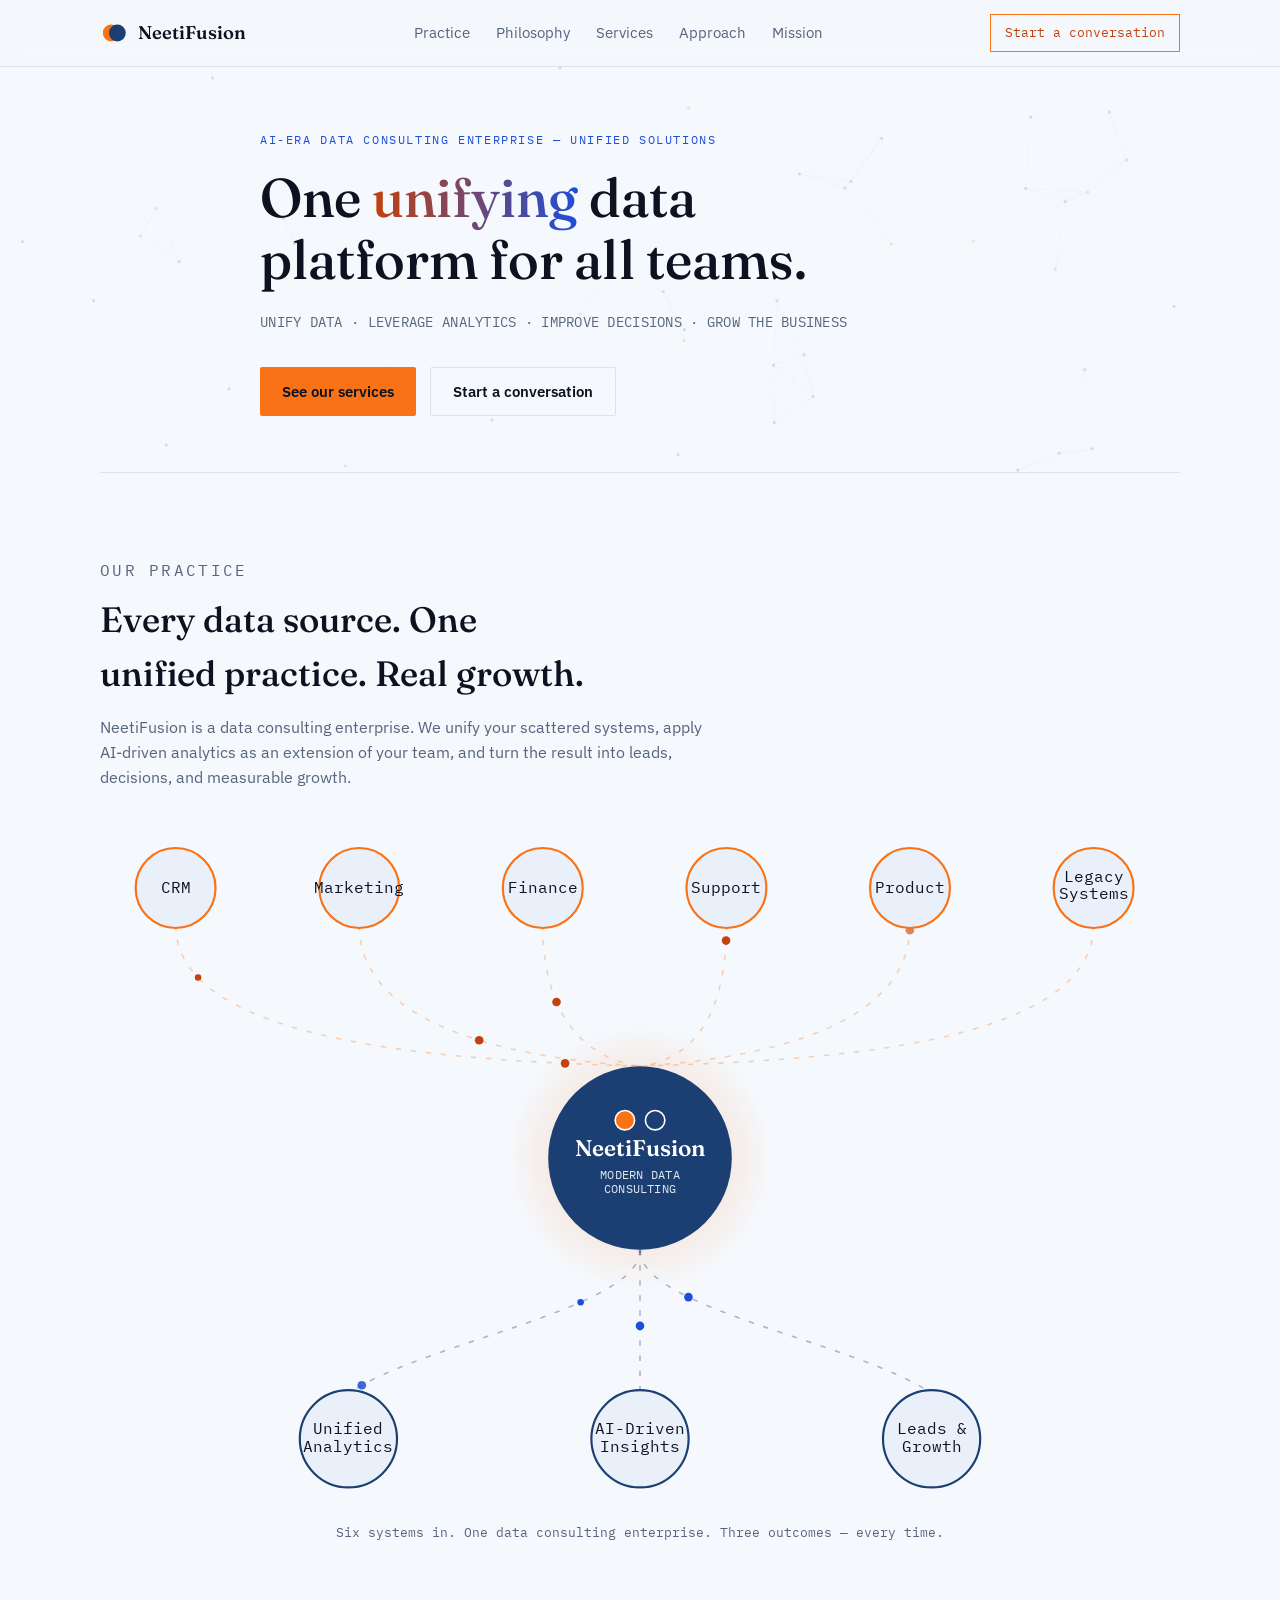
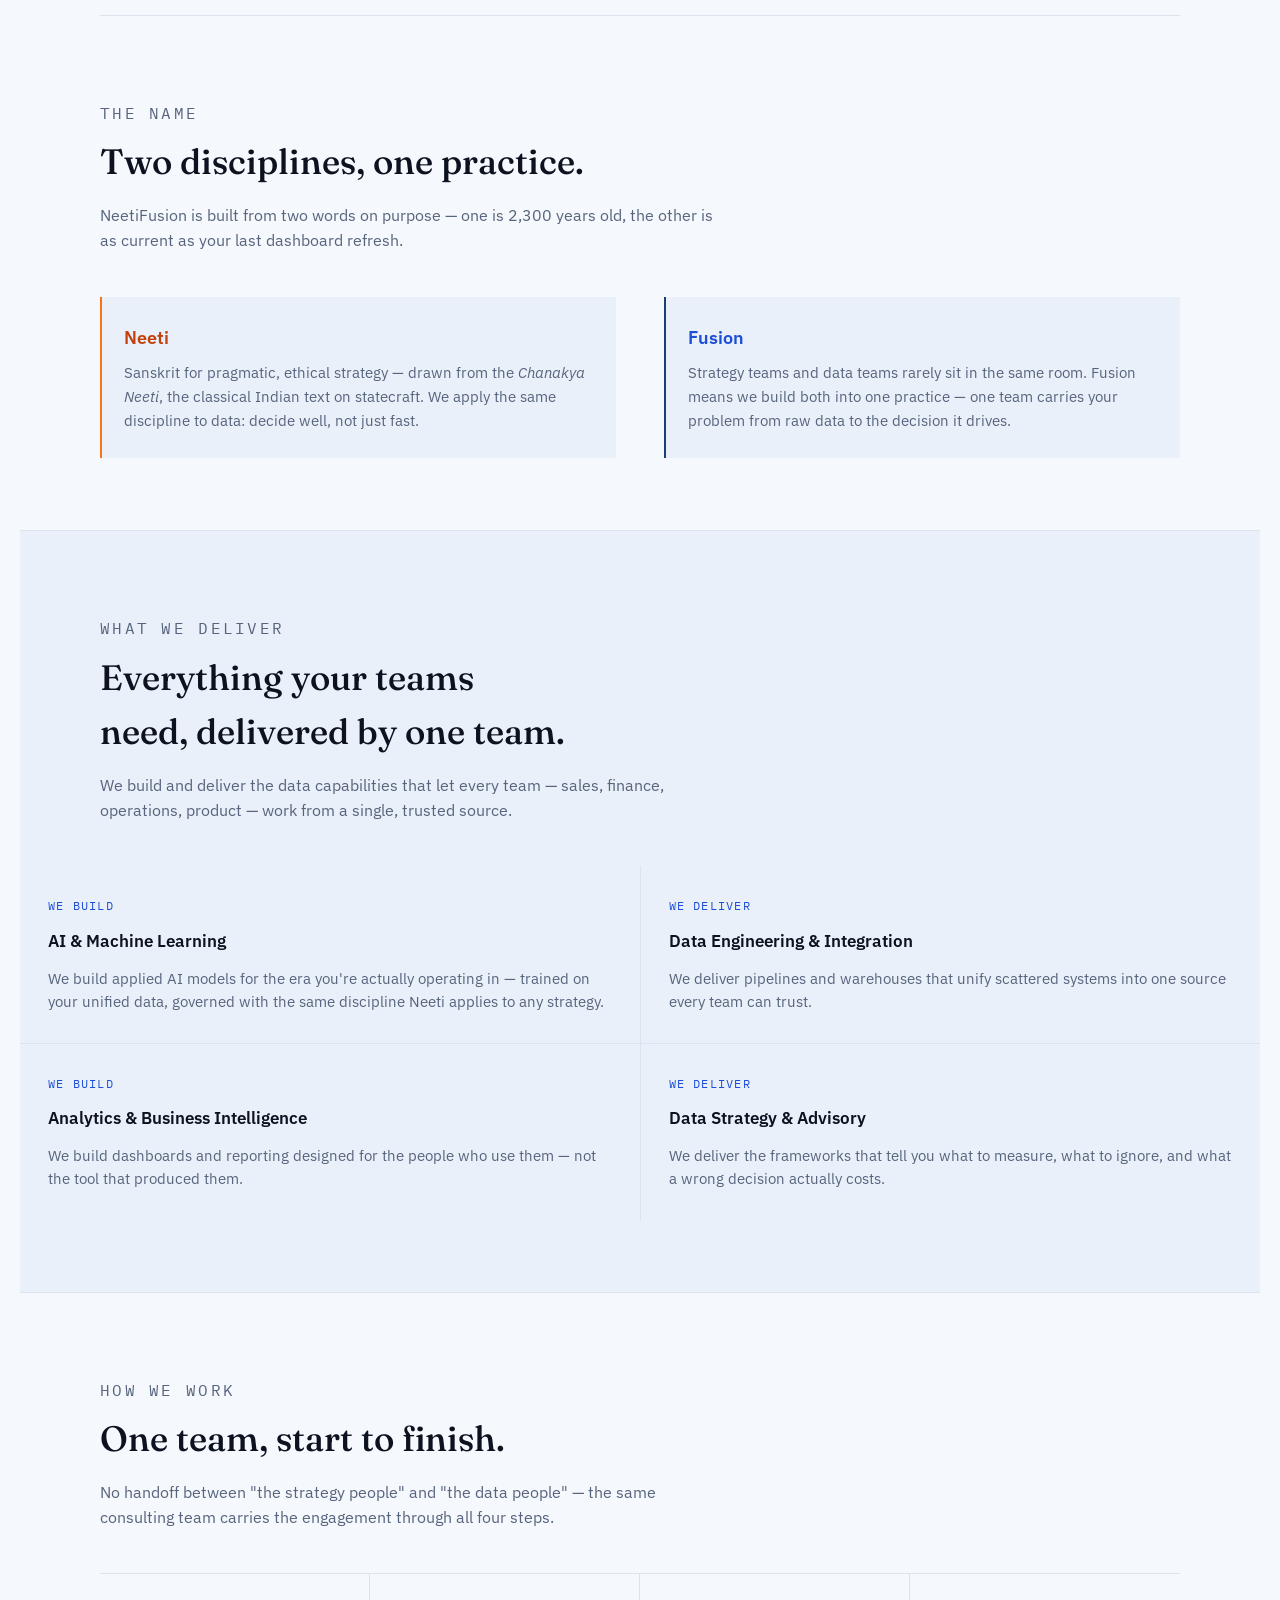
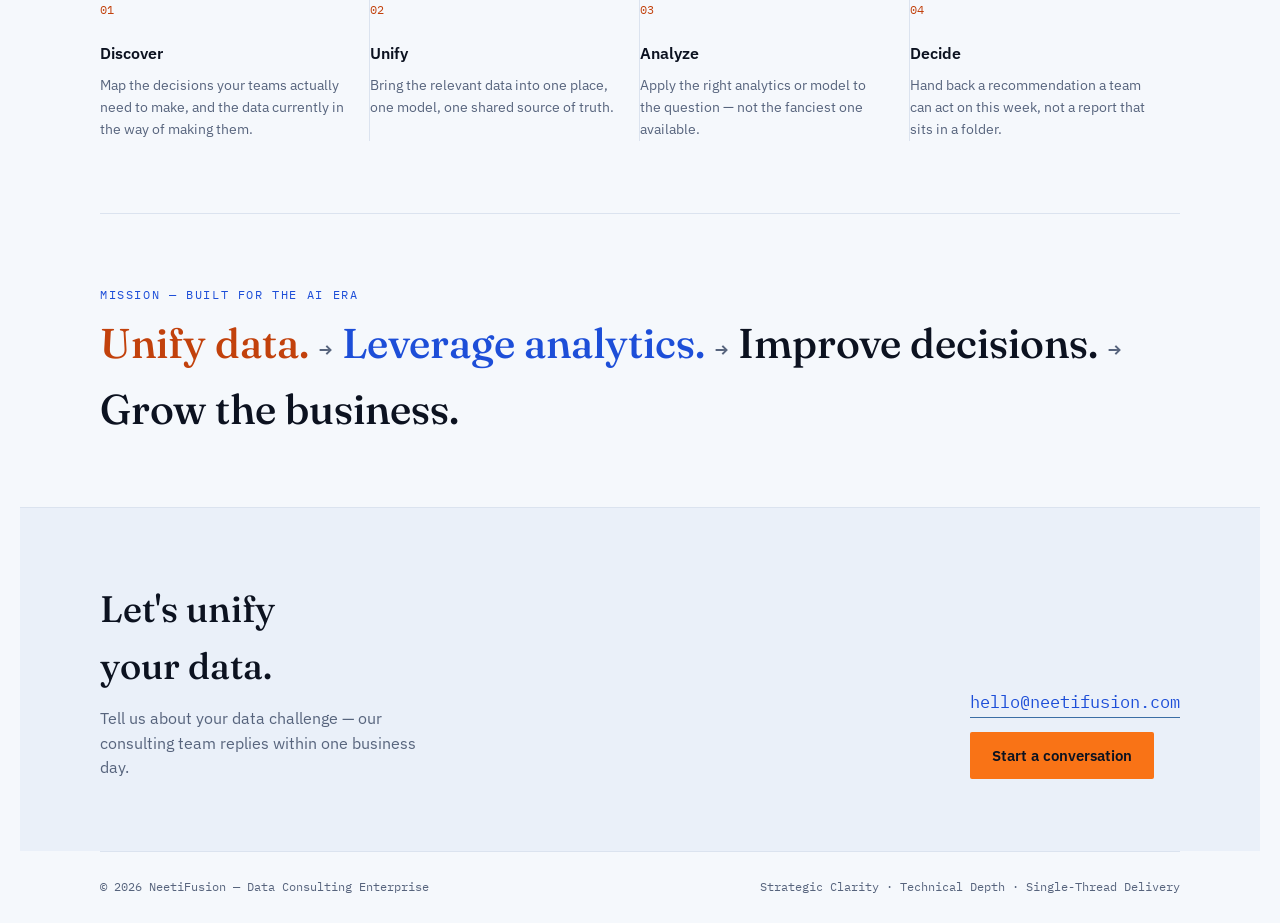
==== docs/index.html @ d6e8037c "Add NeetiFusion marketing site as static GitHub Pages site in docs/ Adds a standalone, dependency-fr" ====
<!doctype html>
<html lang="en">
<head>
<meta charset="utf-8">
<meta name="viewport" content="width=device-width, initial-scale=1, viewport-fit=cover">
<title>NeetiFusion — AI-Era Data Consulting Enterprise</title>
<meta name="description" content="NeetiFusion unifies data and leverages AI-driven analytics to help every business team make better decisions and grow.">
<link rel="preconnect" href="https://fonts.googleapis.com">
<link rel="preconnect" href="https://fonts.gstatic.com" crossorigin>
<link href="https://fonts.googleapis.com/css2?family=Fraunces:opsz,wght@9..144,400;9..144,500;9..144,600&family=IBM+Plex+Sans:wght@400;500;600;700&family=IBM+Plex+Mono:wght@400;500&display=swap" rel="stylesheet">
<style>
  *{box-sizing:border-box;}
  html,body{margin:0;}
  :root{
    --bg:#f5f8fc;
    --ink-900:#0c1220;
    --ink-800:#eaf0f9;
    --ink-700:#e2e9f4;
    --line:#dbe3ef;
    --gold-300:#c2410c;
    --gold-500:#f97316;
    --gold-600:#9a3412;
    --teal-300:#1d4ed8;
    --teal-400:#1b3f73;
    --teal-600:#3b6ea5;
    --text:#0c1220;
    --muted:#57647d;
    --paper:#fff8f0;
    --font-display:'Fraunces', Georgia, 'Times New Roman', serif;
    --font-body:'IBM Plex Sans', -apple-system, Segoe UI, sans-serif;
    --font-mono:'IBM Plex Mono', SFMono-Regular, Consolas, monospace;
  }

  body{
    background:var(--bg);
    color:var(--text);
    font-family:var(--font-body);
    line-height:1.55;
    padding-left:max(20px, env(safe-area-inset-left,0px));
    padding-right:max(20px, env(safe-area-inset-right,0px));
  }
  h1,h2,h3{font-family:var(--font-display); text-wrap:balance; margin:0;}
  p{margin:0;}
  a{color:inherit;}
  img,svg{max-width:100%;}
  .wrap{max-width:1080px; margin:0 auto;}
  .eyebrow{
    font-family:var(--font-mono);
    font-size:0.72rem;
    letter-spacing:0.14em;
    text-transform:uppercase;
    color:var(--teal-300);
  }

  /* ---------- header ---------- */
  header{
    position:sticky;
    top:env(safe-area-inset-top,0px);
    z-index:50;
    background:rgba(245,248,252,0.82);
    backdrop-filter:blur(10px);
    border-bottom:1px solid var(--line);
    margin-left:calc(-1 * max(20px, env(safe-area-inset-left,0px)));
    margin-right:calc(-1 * max(20px, env(safe-area-inset-right,0px)));
    padding-left:max(20px, env(safe-area-inset-left,0px));
    padding-right:max(20px, env(safe-area-inset-right,0px));
  }
  .nav{
    max-width:1080px; margin:0 auto;
    display:flex; align-items:center; justify-content:space-between;
    padding-block:14px;
    gap:16px;
  }
  .brand{display:flex; align-items:center; gap:10px; font-family:var(--font-display); font-size:1.15rem; font-weight:600; white-space:nowrap;}
  .brand svg{width:28px; height:28px; flex:none;}
  .navlinks{display:flex; gap:26px; font-size:0.92rem; color:var(--muted);}
  .navlinks a{text-decoration:none; transition:color .2s;}
  .navlinks a:hover{color:var(--teal-300);}
  .navcta{
    font-family:var(--font-mono); font-size:0.8rem;
    border:1px solid var(--gold-500); color:var(--gold-300);
    padding:8px 14px; text-decoration:none; white-space:nowrap;
    transition:background .2s, color .2s;
  }
  .navcta:hover{background:var(--gold-500); color:var(--ink-900);}
  @media (max-width:720px){ .navlinks{display:none;} }

  /* ---------- hero ---------- */
  .hero{
    position:relative;
    padding-block:64px 56px;
    overflow:hidden;
  }
  #network{
    position:absolute; inset:0;
    width:100%; height:100%;
    opacity:0.4;
    pointer-events:none;
  }
  .hero-inner{position:relative; z-index:2; max-width:760px;}
  .hero h1{
    font-size:clamp(2.1rem, 5vw, 3.4rem);
    font-weight:500;
    line-height:1.15;
    margin-block:18px 20px;
    max-width:20ch;
  }
  .hero h1 em{
    font-style:normal;
    background:linear-gradient(90deg, var(--gold-300), var(--teal-300));
    -webkit-background-clip:text; background-clip:text; color:transparent;
  }
  .hero .mission{
    margin-top:18px;
    font-family:var(--font-mono);
    font-size:0.85rem;
    color:var(--muted);
    letter-spacing:0.02em;
  }
  .hero-ctas{display:flex; gap:14px; margin-top:34px; flex-wrap:wrap;}
  .btn{
    display:inline-flex; align-items:center; gap:8px;
    padding:12px 22px;
    font-family:var(--font-body); font-weight:600; font-size:0.95rem;
    text-decoration:none;
    border-radius:2px;
  }
  .btn-primary{background:var(--gold-500); color:var(--ink-900);}
  .btn-primary:hover{background:var(--gold-300); color:#ffffff;}
  .btn-ghost{border:1px solid var(--line); color:var(--text);}
  .btn-ghost:hover{border-color:var(--gold-500); color:var(--gold-300);}

  section{padding-block:72px;}
  .section-head{max-width:620px; margin-bottom:44px;}
  .section-head h2{font-size:clamp(1.6rem,3vw,2.2rem); font-weight:500; margin-top:10px;}
  .section-head p{color:var(--muted); margin-top:12px; font-size:1.02rem;}

  /* ---------- philosophy ---------- */
  #philosophy{border-top:1px solid var(--line);}
  .philosophy-grid{
    display:grid; grid-template-columns:1fr 1fr; gap:48px; align-items:start;
  }
  .philo-card{
    padding:26px 24px 26px 22px;
    border-left:2px solid var(--gold-500);
    background:var(--ink-800);
  }
  .philo-card:nth-child(2){border-left-color:var(--teal-400);}
  .philo-card h3{font-size:1.15rem; font-weight:600; margin-bottom:10px; color:var(--gold-300); font-family:var(--font-body);}
  .philo-card:nth-child(2) h3{color:var(--teal-300);}
  .philo-card p{color:var(--muted); font-size:0.96rem;}
  @media (max-width:760px){ .philosophy-grid{grid-template-columns:1fr;} }

  /* ---------- services ---------- */
  #services{background:var(--ink-800); border-top:1px solid var(--line); border-bottom:1px solid var(--line);}
  .services-grid{display:grid; grid-template-columns:repeat(2,1fr); gap:1px; background:var(--line);}
  .service{
    background:var(--ink-800);
    padding:30px 28px;
    display:flex; flex-direction:column; gap:12px;
  }
  .service .num{font-family:var(--font-mono); font-size:0.78rem; color:var(--teal-300); text-transform:uppercase; letter-spacing:0.1em;}
  .service h3{font-size:1.08rem; font-weight:600; font-family:var(--font-body);}
  .service p{color:var(--muted); font-size:0.93rem;}
  @media (max-width:760px){ .services-grid{grid-template-columns:1fr;} }

  /* ---------- approach ---------- */
  .approach-row{
    display:grid; grid-template-columns:repeat(4,1fr); gap:0;
    counter-reset:step;
    border-top:1px solid var(--line);
  }
  .step{
    padding:26px 20px 0 0;
    border-right:1px solid var(--line);
    position:relative;
  }
  .step:last-child{border-right:none;}
  .step::before{
    counter-increment:step;
    content:"0" counter(step);
    display:block;
    font-family:var(--font-mono);
    font-size:0.78rem;
    color:var(--gold-300);
    margin-bottom:10px;
  }
  .step h4{font-family:var(--font-body); font-size:1rem; font-weight:600; margin-bottom:8px;}
  .step p{color:var(--muted); font-size:0.9rem;}
  @media (max-width:760px){
    .approach-row{grid-template-columns:1fr;}
    .step{border-right:none; border-bottom:1px solid var(--line); padding-bottom:22px;}
  }

  /* ---------- mission ---------- */
  #mission{
    border-top:1px solid var(--line);
    text-align:left;
  }
  .mission-flow{
    display:flex; flex-wrap:wrap; align-items:baseline; gap:14px 10px;
    font-family:var(--font-display);
    font-size:clamp(1.5rem, 4vw, 2.6rem);
    font-weight:500;
    line-height:1.25;
  }
  .mission-flow .beat{white-space:nowrap;}
  .mission-flow .beat:nth-child(1){color:var(--gold-300);}
  .mission-flow .beat:nth-child(2){color:var(--gold-300);}
  .mission-flow .beat:nth-child(3){color:var(--teal-300);}
  .mission-flow .beat:nth-child(4){color:var(--teal-300);}
  .mission-flow .arrow{color:var(--muted); font-family:var(--font-mono); font-size:1.4rem;}

  /* ---------- contact ---------- */
  #contact{
    border-top:1px solid var(--line);
    background:var(--ink-800);
  }
  .contact-inner{display:flex; justify-content:space-between; align-items:flex-end; gap:24px; flex-wrap:wrap;}
  .contact-copy{display:flex; flex-direction:column; gap:12px; max-width:32ch;}
  .contact-inner h2{font-size:clamp(1.6rem,3.4vw,2.3rem); font-weight:500; max-width:14ch;}
  .contact-sub{color:var(--muted); font-size:0.98rem;}
  .contact-cta{display:flex; flex-direction:column; gap:14px; align-items:flex-start;}
  .contact-email{
    font-family:var(--font-mono); font-size:1.05rem;
    color:var(--teal-300); text-decoration:none;
    border-bottom:1px solid var(--teal-600);
    padding-bottom:2px;
  }
  .contact-email:hover{color:var(--teal-400);}

  footer{
    padding-block:26px calc(26px + env(safe-area-inset-bottom,0px));
    display:flex; justify-content:space-between; gap:12px; flex-wrap:wrap;
    font-family:var(--font-mono); font-size:0.75rem; color:var(--muted);
    border-top:1px solid var(--line);
  }

  /* ---------- data-flow story ---------- */
  #story{border-top:1px solid var(--line);}
  .flow-diagram{margin-top:28px;}
  .flow-diagram svg{width:100%; height:auto; display:block; overflow:visible;}
  .flow-in path{fill:none; stroke:var(--gold-500); stroke-opacity:0.3; stroke-width:1.5; stroke-dasharray:5 9;}
  .flow-out path{fill:none; stroke:var(--teal-400); stroke-opacity:0.35; stroke-width:1.5; stroke-dasharray:5 9;}
  .dot-in{fill:var(--gold-300);}
  .dot-out{fill:var(--teal-300);}
  .node-source{fill:var(--ink-800); stroke:var(--gold-500); stroke-width:2;}
  .node-outcome{fill:var(--ink-800); stroke:var(--teal-400); stroke-width:2;}
  .flow-label{font-family:var(--font-mono); font-size:15px; fill:var(--text);}
  @media (prefers-reduced-motion:no-preference){
    .flow-in path, .flow-out path{animation:dashFlow 1.1s linear infinite;}
    .node-source{animation:pulseSource 3s ease-in-out infinite;}
    .node-outcome{animation:pulseOutcome 3.4s ease-in-out infinite;}
  }
  @keyframes dashFlow{to{stroke-dashoffset:-28;}}
  @keyframes pulseSource{0%,100%{r:37;}50%{r:40;}}
  @keyframes pulseOutcome{0%,100%{r:45;}50%{r:48;}}
  .hub-core{fill:var(--teal-400);}
  .hub-title{font-family:var(--font-display); font-size:21px; font-weight:600; fill:#ffffff;}
  .hub-sub{font-family:var(--font-mono); font-size:11px; letter-spacing:0.02em; fill:#ffffff; opacity:0.88;}
  .flow-caption{margin-top:20px; font-family:var(--font-mono); font-size:0.8rem; color:var(--muted); text-align:center;}
</style>
</head>
<body>

<header>
  <nav class="nav">
    <div class="brand">
      <svg viewBox="0 0 100 100">
        <circle cx="40" cy="50" r="30" fill="#f97316"/>
        <circle cx="62" cy="50" r="30" fill="#1b3f73"/>
      </svg>
      NeetiFusion
    </div>
    <div class="navlinks">
      <a href="#story">Practice</a>
      <a href="#philosophy">Philosophy</a>
      <a href="#services">Services</a>
      <a href="#approach">Approach</a>
      <a href="#mission">Mission</a>
    </div>
    <a class="navcta" href="#contact">Start a conversation</a>
  </nav>
</header>

<div class="hero">
  <canvas id="network"></canvas>
  <div class="wrap hero-inner">
    <p class="eyebrow">AI-Era Data Consulting Enterprise — Unified Solutions</p>
    <h1 class="tagline">One <em>unifying</em> data platform for all teams.</h1>
    <p class="mission">UNIFY DATA · LEVERAGE ANALYTICS · IMPROVE DECISIONS · GROW THE BUSINESS</p>
    <div class="hero-ctas">
      <a class="btn btn-primary" href="#services">See our services</a>
      <a class="btn btn-ghost" href="#contact">Start a conversation</a>
    </div>
  </div>
</div>

<section id="story" class="wrap">
  <div class="section-head">
    <p class="eyebrow">Our Practice</p>
    <h2>Every data source. One unified practice. Real growth.</h2>
    <p>NeetiFusion is a data consulting enterprise. We unify your scattered systems, apply AI-driven analytics as an extension of your team, and turn the result into leads, decisions, and measurable growth.</p>
  </div>
  <div class="flow-diagram">
    <svg id="flowSvg" viewBox="0 0 1000 620" role="img" aria-label="Diagram: data from CRM, marketing, finance, support, product and legacy systems flows into NeetiFusion's consulting practice, which produces unified analytics, AI-driven insights, and business growth.">
      <defs>
        <radialGradient id="hubGlow">
          <stop offset="0" stop-color="#f97316" stop-opacity="0.3"/>
          <stop offset="1" stop-color="#f97316" stop-opacity="0"/>
        </radialGradient>
      </defs>

      <g class="flow-in">
        <path id="p1" d="M70,84 C70,200 350,210 500,215"/>
        <path id="p2" d="M240,84 C240,190 420,210 500,215"/>
        <path id="p3" d="M410,84 C410,180 460,210 500,215"/>
        <path id="p4" d="M580,84 C580,180 540,210 500,215"/>
        <path id="p5" d="M750,84 C750,190 580,210 500,215"/>
        <path id="p6" d="M920,84 C920,200 650,210 500,215"/>
      </g>
      <g class="flow-out">
        <path id="q1" d="M500,385 C500,440 300,470 230,518"/>
        <path id="q2" d="M500,385 C500,440 500,470 500,518"/>
        <path id="q3" d="M500,385 C500,440 700,470 770,518"/>
      </g>

      <circle r="4" class="dot-in" opacity="0">
        <animateMotion dur="3.4s" begin="0s" repeatCount="indefinite" calcMode="spline" keyTimes="0;1" keySplines="0.42 0 0.58 1"><mpath href="#p1"/></animateMotion>
        <animate attributeName="opacity" values="0;1;1;0" keyTimes="0;0.15;0.85;1" dur="3.4s" begin="0s" repeatCount="indefinite"/>
      </circle>
      <circle r="4" class="dot-in" opacity="0">
        <animateMotion dur="3.7s" begin="0.6s" repeatCount="indefinite" calcMode="spline" keyTimes="0;1" keySplines="0.42 0 0.58 1"><mpath href="#p2"/></animateMotion>
        <animate attributeName="opacity" values="0;1;1;0" keyTimes="0;0.15;0.85;1" dur="3.7s" begin="0.6s" repeatCount="indefinite"/>
      </circle>
      <circle r="4" class="dot-in" opacity="0">
        <animateMotion dur="3.1s" begin="1.1s" repeatCount="indefinite" calcMode="spline" keyTimes="0;1" keySplines="0.42 0 0.58 1"><mpath href="#p3"/></animateMotion>
        <animate attributeName="opacity" values="0;1;1;0" keyTimes="0;0.15;0.85;1" dur="3.1s" begin="1.1s" repeatCount="indefinite"/>
      </circle>
      <circle r="4" class="dot-in" opacity="0">
        <animateMotion dur="3.9s" begin="1.7s" repeatCount="indefinite" calcMode="spline" keyTimes="0;1" keySplines="0.42 0 0.58 1"><mpath href="#p4"/></animateMotion>
        <animate attributeName="opacity" values="0;1;1;0" keyTimes="0;0.15;0.85;1" dur="3.9s" begin="1.7s" repeatCount="indefinite"/>
      </circle>
      <circle r="4" class="dot-in" opacity="0">
        <animateMotion dur="3.3s" begin="2.2s" repeatCount="indefinite" calcMode="spline" keyTimes="0;1" keySplines="0.42 0 0.58 1"><mpath href="#p5"/></animateMotion>
        <animate attributeName="opacity" values="0;1;1;0" keyTimes="0;0.15;0.85;1" dur="3.3s" begin="2.2s" repeatCount="indefinite"/>
      </circle>
      <circle r="4" class="dot-in" opacity="0">
        <animateMotion dur="3.6s" begin="2.8s" repeatCount="indefinite" calcMode="spline" keyTimes="0;1" keySplines="0.42 0 0.58 1"><mpath href="#p6"/></animateMotion>
        <animate attributeName="opacity" values="0;1;1;0" keyTimes="0;0.15;0.85;1" dur="3.6s" begin="2.8s" repeatCount="indefinite"/>
      </circle>

      <circle r="4" class="dot-out" opacity="0">
        <animateMotion dur="2.6s" begin="0.3s" repeatCount="indefinite" calcMode="spline" keyTimes="0;1" keySplines="0.42 0 0.58 1"><mpath href="#q1"/></animateMotion>
        <animate attributeName="opacity" values="0;1;1;0" keyTimes="0;0.18;0.82;1" dur="2.6s" begin="0.3s" repeatCount="indefinite"/>
      </circle>
      <circle r="4" class="dot-out" opacity="0">
        <animateMotion dur="2.9s" begin="1.0s" repeatCount="indefinite" calcMode="spline" keyTimes="0;1" keySplines="0.42 0 0.58 1"><mpath href="#q2"/></animateMotion>
        <animate attributeName="opacity" values="0;1;1;0" keyTimes="0;0.18;0.82;1" dur="2.9s" begin="1.0s" repeatCount="indefinite"/>
      </circle>
      <circle r="4" class="dot-out" opacity="0">
        <animateMotion dur="2.5s" begin="1.7s" repeatCount="indefinite" calcMode="spline" keyTimes="0;1" keySplines="0.42 0 0.58 1"><mpath href="#q3"/></animateMotion>
        <animate attributeName="opacity" values="0;1;1;0" keyTimes="0;0.18;0.82;1" dur="2.5s" begin="1.7s" repeatCount="indefinite"/>
      </circle>

      <circle r="3" class="dot-in" opacity="0">
        <animateMotion dur="3.4s" begin="1.7s" repeatCount="indefinite" calcMode="spline" keyTimes="0;1" keySplines="0.42 0 0.58 1"><mpath href="#p1"/></animateMotion>
        <animate attributeName="opacity" values="0;1;1;0" keyTimes="0;0.15;0.85;1" dur="3.4s" begin="1.7s" repeatCount="indefinite"/>
      </circle>
      <circle r="3" class="dot-in" opacity="0">
        <animateMotion dur="3.7s" begin="2.45s" repeatCount="indefinite" calcMode="spline" keyTimes="0;1" keySplines="0.42 0 0.58 1"><mpath href="#p2"/></animateMotion>
        <animate attributeName="opacity" values="0;1;1;0" keyTimes="0;0.15;0.85;1" dur="3.7s" begin="2.45s" repeatCount="indefinite"/>
      </circle>
      <circle r="3" class="dot-in" opacity="0">
        <animateMotion dur="3.1s" begin="2.65s" repeatCount="indefinite" calcMode="spline" keyTimes="0;1" keySplines="0.42 0 0.58 1"><mpath href="#p3"/></animateMotion>
        <animate attributeName="opacity" values="0;1;1;0" keyTimes="0;0.15;0.85;1" dur="3.1s" begin="2.65s" repeatCount="indefinite"/>
      </circle>
      <circle r="3" class="dot-in" opacity="0">
        <animateMotion dur="3.9s" begin="3.65s" repeatCount="indefinite" calcMode="spline" keyTimes="0;1" keySplines="0.42 0 0.58 1"><mpath href="#p4"/></animateMotion>
        <animate attributeName="opacity" values="0;1;1;0" keyTimes="0;0.15;0.85;1" dur="3.9s" begin="3.65s" repeatCount="indefinite"/>
      </circle>
      <circle r="3" class="dot-in" opacity="0">
        <animateMotion dur="3.3s" begin="3.85s" repeatCount="indefinite" calcMode="spline" keyTimes="0;1" keySplines="0.42 0 0.58 1"><mpath href="#p5"/></animateMotion>
        <animate attributeName="opacity" values="0;1;1;0" keyTimes="0;0.15;0.85;1" dur="3.3s" begin="3.85s" repeatCount="indefinite"/>
      </circle>
      <circle r="3" class="dot-in" opacity="0">
        <animateMotion dur="3.6s" begin="4.6s" repeatCount="indefinite" calcMode="spline" keyTimes="0;1" keySplines="0.42 0 0.58 1"><mpath href="#p6"/></animateMotion>
        <animate attributeName="opacity" values="0;1;1;0" keyTimes="0;0.15;0.85;1" dur="3.6s" begin="4.6s" repeatCount="indefinite"/>
      </circle>

      <circle r="3" class="dot-out" opacity="0">
        <animateMotion dur="2.6s" begin="1.6s" repeatCount="indefinite" calcMode="spline" keyTimes="0;1" keySplines="0.42 0 0.58 1"><mpath href="#q1"/></animateMotion>
        <animate attributeName="opacity" values="0;1;1;0" keyTimes="0;0.18;0.82;1" dur="2.6s" begin="1.6s" repeatCount="indefinite"/>
      </circle>
      <circle r="3" class="dot-out" opacity="0">
        <animateMotion dur="2.9s" begin="2.45s" repeatCount="indefinite" calcMode="spline" keyTimes="0;1" keySplines="0.42 0 0.58 1"><mpath href="#q2"/></animateMotion>
        <animate attributeName="opacity" values="0;1;1;0" keyTimes="0;0.18;0.82;1" dur="2.9s" begin="2.45s" repeatCount="indefinite"/>
      </circle>
      <circle r="3" class="dot-out" opacity="0">
        <animateMotion dur="2.5s" begin="2.95s" repeatCount="indefinite" calcMode="spline" keyTimes="0;1" keySplines="0.42 0 0.58 1"><mpath href="#q3"/></animateMotion>
        <animate attributeName="opacity" values="0;1;1;0" keyTimes="0;0.18;0.82;1" dur="2.5s" begin="2.95s" repeatCount="indefinite"/>
      </circle>

      <g class="node-group">
        <circle class="node-source" cx="70" cy="50" r="37"/>
        <text class="flow-label" x="70" y="55" text-anchor="middle">CRM</text>
      </g>
      <g class="node-group">
        <circle class="node-source" cx="240" cy="50" r="37"/>
        <text class="flow-label" x="240" y="55" text-anchor="middle">Marketing</text>
      </g>
      <g class="node-group">
        <circle class="node-source" cx="410" cy="50" r="37"/>
        <text class="flow-label" x="410" y="55" text-anchor="middle">Finance</text>
      </g>
      <g class="node-group">
        <circle class="node-source" cx="580" cy="50" r="37"/>
        <text class="flow-label" x="580" y="55" text-anchor="middle">Support</text>
      </g>
      <g class="node-group">
        <circle class="node-source" cx="750" cy="50" r="37"/>
        <text class="flow-label" x="750" y="55" text-anchor="middle">Product</text>
      </g>
      <g class="node-group">
        <circle class="node-source" cx="920" cy="50" r="37"/>
        <text class="flow-label" x="920" y="44" text-anchor="middle">Legacy</text>
        <text class="flow-label" x="920" y="60" text-anchor="middle">Systems</text>
      </g>

      <circle cx="500" cy="300" r="110" fill="url(#hubGlow)">
        <animate attributeName="r" values="104;122;104" dur="4.5s" calcMode="spline" keyTimes="0;0.5;1" keySplines="0.42 0 0.58 1;0.42 0 0.58 1" repeatCount="indefinite"/>
      </circle>
      <circle cx="500" cy="300" r="85" class="hub-core"/>
      <circle cx="486" cy="265" r="9" fill="#f97316" stroke="#ffffff" stroke-width="1.5"/>
      <circle cx="514" cy="265" r="9" fill="#1b3f73" stroke="#ffffff" stroke-width="1.5"/>
      <text x="500" y="298" text-anchor="middle" class="hub-title">NeetiFusion</text>
      <text x="500" y="319" text-anchor="middle" class="hub-sub">MODERN DATA</text>
      <text x="500" y="332" text-anchor="middle" class="hub-sub">CONSULTING</text>

      <g class="node-group">
        <circle class="node-outcome" cx="230" cy="560" r="45"/>
        <text class="flow-label" x="230" y="556" text-anchor="middle">Unified</text>
        <text class="flow-label" x="230" y="572" text-anchor="middle">Analytics</text>
      </g>
      <g class="node-group">
        <circle class="node-outcome" cx="500" cy="560" r="45"/>
        <text class="flow-label" x="500" y="556" text-anchor="middle">AI-Driven</text>
        <text class="flow-label" x="500" y="572" text-anchor="middle">Insights</text>
      </g>
      <g class="node-group">
        <circle class="node-outcome" cx="770" cy="560" r="45"/>
        <text class="flow-label" x="770" y="556" text-anchor="middle">Leads &amp;</text>
        <text class="flow-label" x="770" y="572" text-anchor="middle">Growth</text>
      </g>
    </svg>
  </div>
  <p class="flow-caption">Six systems in. One data consulting enterprise. Three outcomes — every time.</p>
</section>

<section id="philosophy" class="wrap">
  <div class="section-head">
    <p class="eyebrow">The Name</p>
    <h2>Two disciplines, one practice.</h2>
    <p>NeetiFusion is built from two words on purpose — one is 2,300 years old, the other is as current as your last dashboard refresh.</p>
  </div>
  <div class="philosophy-grid">
    <div class="philo-card">
      <h3>Neeti</h3>
      <p>Sanskrit for pragmatic, ethical strategy — drawn from the <em>Chanakya Neeti</em>, the classical Indian text on statecraft. We apply the same discipline to data: decide well, not just fast.</p>
    </div>
    <div class="philo-card">
      <h3>Fusion</h3>
      <p>Strategy teams and data teams rarely sit in the same room. Fusion means we build both into one practice — one team carries your problem from raw data to the decision it drives.</p>
    </div>
  </div>
</section>

<section id="services">
  <div class="wrap">
    <div class="section-head">
      <p class="eyebrow">What We Deliver</p>
      <h2>Everything your teams need, delivered by one team.</h2>
      <p>We build and deliver the data capabilities that let every team — sales, finance, operations, product — work from a single, trusted source.</p>
    </div>
  </div>
  <div class="services-grid">
    <div class="service">
      <span class="num">We Build</span>
      <h3>AI &amp; Machine Learning</h3>
      <p>We build applied AI models for the era you're actually operating in — trained on your unified data, governed with the same discipline Neeti applies to any strategy.</p>
    </div>
    <div class="service">
      <span class="num">We Deliver</span>
      <h3>Data Engineering &amp; Integration</h3>
      <p>We deliver pipelines and warehouses that unify scattered systems into one source every team can trust.</p>
    </div>
    <div class="service">
      <span class="num">We Build</span>
      <h3>Analytics &amp; Business Intelligence</h3>
      <p>We build dashboards and reporting designed for the people who use them — not the tool that produced them.</p>
    </div>
    <div class="service">
      <span class="num">We Deliver</span>
      <h3>Data Strategy &amp; Advisory</h3>
      <p>We deliver the frameworks that tell you what to measure, what to ignore, and what a wrong decision actually costs.</p>
    </div>
  </div>
</section>

<section id="approach" class="wrap">
  <div class="section-head">
    <p class="eyebrow">How We Work</p>
    <h2>One team, start to finish.</h2>
    <p>No handoff between "the strategy people" and "the data people" — the same consulting team carries the engagement through all four steps.</p>
  </div>
  <div class="approach-row">
    <div class="step">
      <h4>Discover</h4>
      <p>Map the decisions your teams actually need to make, and the data currently in the way of making them.</p>
    </div>
    <div class="step">
      <h4>Unify</h4>
      <p>Bring the relevant data into one place, one model, one shared source of truth.</p>
    </div>
    <div class="step">
      <h4>Analyze</h4>
      <p>Apply the right analytics or model to the question — not the fanciest one available.</p>
    </div>
    <div class="step">
      <h4>Decide</h4>
      <p>Hand back a recommendation a team can act on this week, not a report that sits in a folder.</p>
    </div>
  </div>
</section>

<section id="mission" class="wrap">
  <p class="eyebrow">Mission — Built for the AI Era</p>
  <div class="mission-flow" style="margin-top:14px;">
    <span class="beat">Unify data.</span>
    <span class="arrow">→</span>
    <span class="beat">Leverage analytics.</span>
    <span class="arrow">→</span>
    <span class="beat">Improve decisions.</span>
    <span class="arrow">→</span>
    <span class="beat">Grow the business.</span>
  </div>
</section>

<section id="contact">
  <div class="wrap contact-inner">
    <div class="contact-copy">
      <h2>Let's unify your data.</h2>
      <p class="contact-sub">Tell us about your data challenge — our consulting team replies within one business day.</p>
    </div>
    <div class="contact-cta">
      <a class="contact-email" href="mailto:hello@neetifusion.com">hello@neetifusion.com</a>
      <a class="btn btn-primary" href="mailto:hello@neetifusion.com">Start a conversation</a>
    </div>
  </div>
</section>

<footer class="wrap">
  <span>© 2026 NeetiFusion — Data Consulting Enterprise</span>
  <span>Strategic Clarity · Technical Depth · Single-Thread Delivery</span>
</footer>

<script>
(function(){
  var canvas = document.getElementById('network');
  var ctx = canvas.getContext('2d');
  var reduce = window.matchMedia('(prefers-reduced-motion: reduce)').matches;
  var hero = document.querySelector('.hero');
  var w, h, pts = [];
  var N = 46;

  function size(){
    var rect = hero.getBoundingClientRect();
    w = canvas.width = rect.width * devicePixelRatio;
    h = canvas.height = rect.height * devicePixelRatio;
    canvas.style.width = rect.width + 'px';
    canvas.style.height = rect.height + 'px';
  }

  function init(){
    pts = [];
    for (var i=0;i<N;i++){
      pts.push({
        x: Math.random()*w,
        y: Math.random()*h,
        vx: (Math.random()-0.5)*0.15*devicePixelRatio,
        vy: (Math.random()-0.5)*0.15*devicePixelRatio
      });
    }
  }

  function frame(){
    ctx.clearRect(0,0,w,h);
    for (var i=0;i<pts.length;i++){
      var p = pts[i];
      if (!reduce){ p.x += p.vx; p.y += p.vy; }
      if (p.x<0||p.x>w) p.vx*=-1;
      if (p.y<0||p.y>h) p.vy*=-1;
    }
    for (var i=0;i<pts.length;i++){
      for (var j=i+1;j<pts.length;j++){
        var a = pts[i], b = pts[j];
        var dx=a.x-b.x, dy=a.y-b.y;
        var d = Math.sqrt(dx*dx+dy*dy);
        var maxD = 130*devicePixelRatio;
        if (d < maxD){
          ctx.strokeStyle = 'rgba(27,63,115,' + (0.10*(1-d/maxD)) + ')';
          ctx.lineWidth = 1;
          ctx.beginPath();
          ctx.moveTo(a.x,a.y);
          ctx.lineTo(b.x,b.y);
          ctx.stroke();
        }
      }
    }
    for (var i=0;i<pts.length;i++){
      ctx.fillStyle = i % 5 === 0 ? 'rgba(249,115,22,0.45)' : 'rgba(27,63,115,0.35)';
      ctx.beginPath();
      ctx.arc(pts[i].x, pts[i].y, 1.6*devicePixelRatio, 0, Math.PI*2);
      ctx.fill();
    }
    if (!reduce) requestAnimationFrame(frame);
  }

  try{
    size();
    init();
    frame();
    window.addEventListener('resize', function(){ size(); init(); if(reduce) frame(); });
  }catch(e){}
})();

(function(){
  try{
    if (window.matchMedia('(prefers-reduced-motion: reduce)').matches){
      var flow = document.getElementById('flowSvg');
      if (flow && flow.pauseAnimations) flow.pauseAnimations();
    }
  }catch(e){}
})();
</script>
</body>
</html>
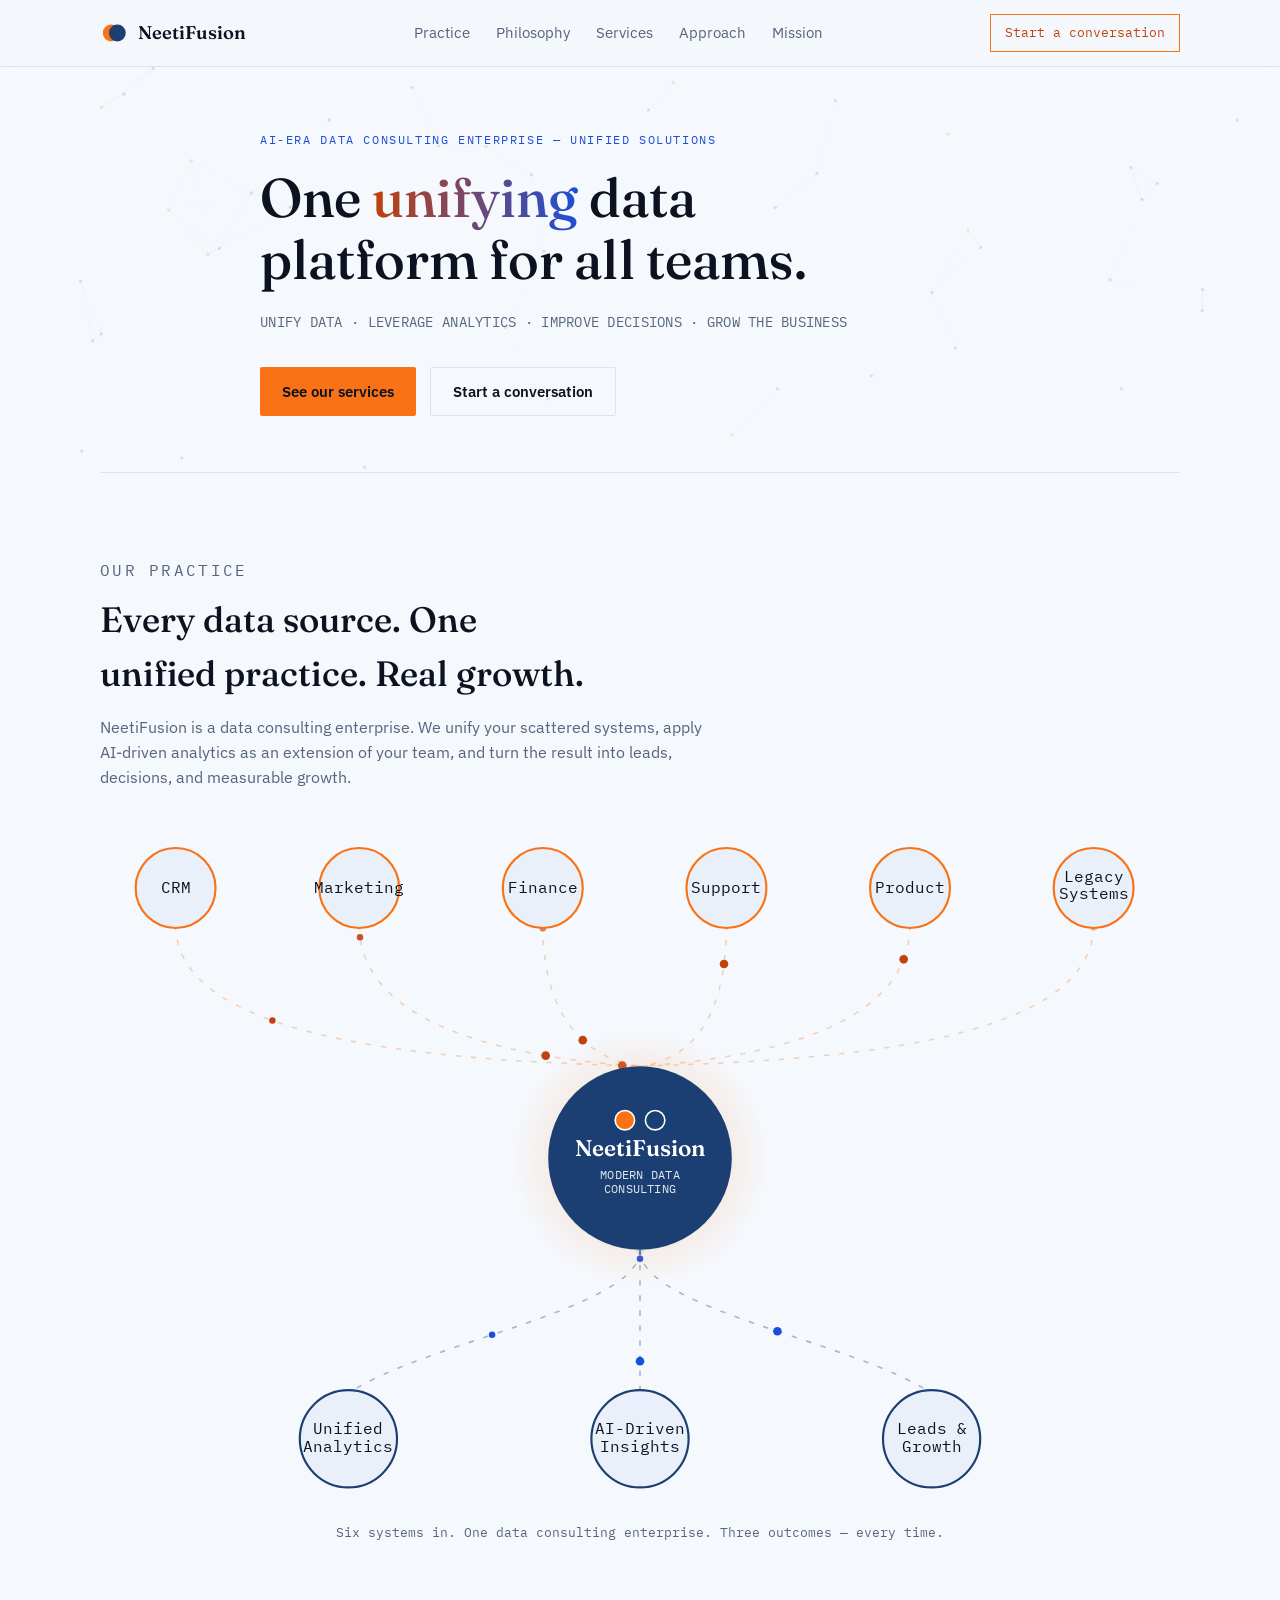
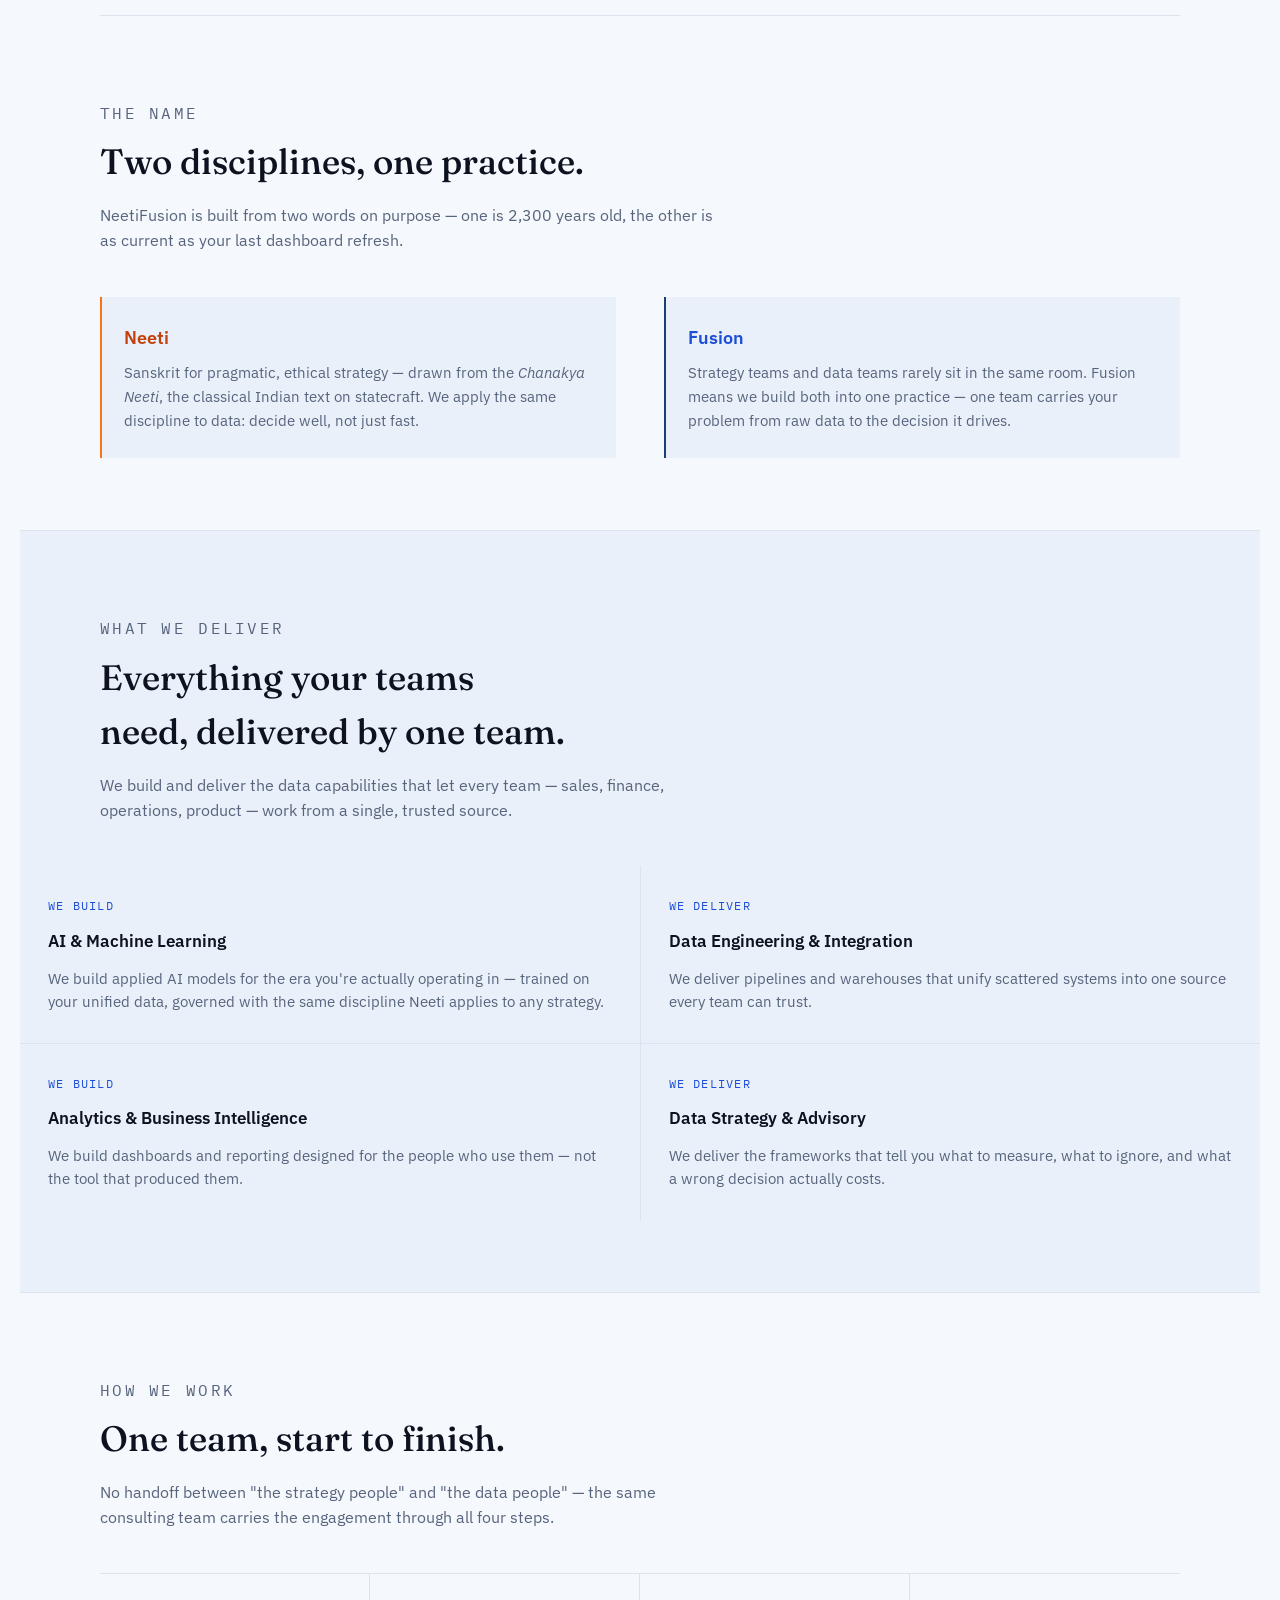
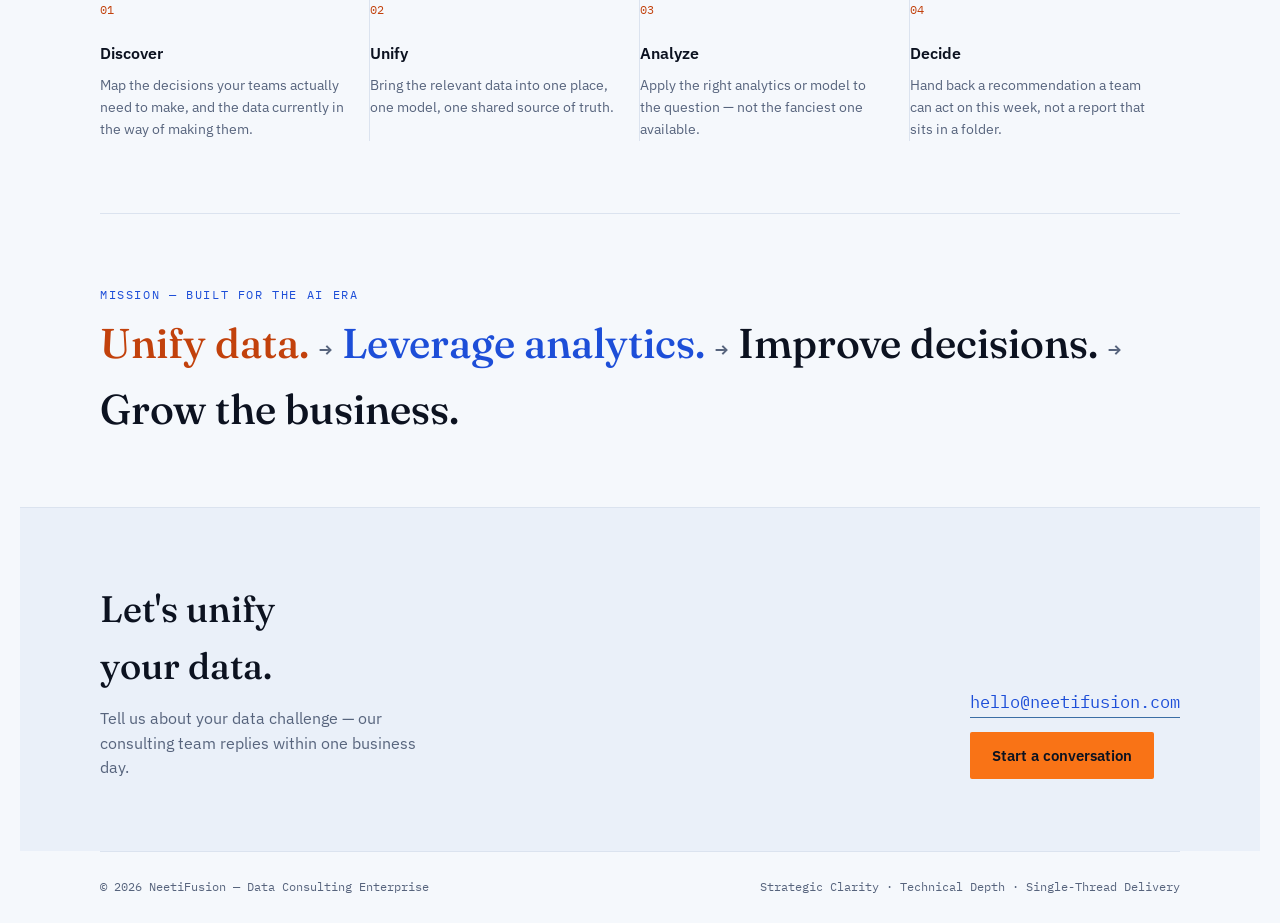
==== commit 8fb0c07f: "Split NeetiFusion site into relative css/ and js/ folders Moves inline styles and the hero animation" ====
--- a/docs/index.html
+++ b/docs/index.html
@@ -8,258 +8,7 @@
 <link rel="preconnect" href="https://fonts.googleapis.com">
 <link rel="preconnect" href="https://fonts.gstatic.com" crossorigin>
 <link href="https://fonts.googleapis.com/css2?family=Fraunces:opsz,wght@9..144,400;9..144,500;9..144,600&family=IBM+Plex+Sans:wght@400;500;600;700&family=IBM+Plex+Mono:wght@400;500&display=swap" rel="stylesheet">
-<style>
-  *{box-sizing:border-box;}
-  html,body{margin:0;}
-  :root{
-    --bg:#f5f8fc;
-    --ink-900:#0c1220;
-    --ink-800:#eaf0f9;
-    --ink-700:#e2e9f4;
-    --line:#dbe3ef;
-    --gold-300:#c2410c;
-    --gold-500:#f97316;
-    --gold-600:#9a3412;
-    --teal-300:#1d4ed8;
-    --teal-400:#1b3f73;
-    --teal-600:#3b6ea5;
-    --text:#0c1220;
-    --muted:#57647d;
-    --paper:#fff8f0;
-    --font-display:'Fraunces', Georgia, 'Times New Roman', serif;
-    --font-body:'IBM Plex Sans', -apple-system, Segoe UI, sans-serif;
-    --font-mono:'IBM Plex Mono', SFMono-Regular, Consolas, monospace;
-  }
-
-  body{
-    background:var(--bg);
-    color:var(--text);
-    font-family:var(--font-body);
-    line-height:1.55;
-    padding-left:max(20px, env(safe-area-inset-left,0px));
-    padding-right:max(20px, env(safe-area-inset-right,0px));
-  }
-  h1,h2,h3{font-family:var(--font-display); text-wrap:balance; margin:0;}
-  p{margin:0;}
-  a{color:inherit;}
-  img,svg{max-width:100%;}
-  .wrap{max-width:1080px; margin:0 auto;}
-  .eyebrow{
-    font-family:var(--font-mono);
-    font-size:0.72rem;
-    letter-spacing:0.14em;
-    text-transform:uppercase;
-    color:var(--teal-300);
-  }
-
-  /* ---------- header ---------- */
-  header{
-    position:sticky;
-    top:env(safe-area-inset-top,0px);
-    z-index:50;
-    background:rgba(245,248,252,0.82);
-    backdrop-filter:blur(10px);
-    border-bottom:1px solid var(--line);
-    margin-left:calc(-1 * max(20px, env(safe-area-inset-left,0px)));
-    margin-right:calc(-1 * max(20px, env(safe-area-inset-right,0px)));
-    padding-left:max(20px, env(safe-area-inset-left,0px));
-    padding-right:max(20px, env(safe-area-inset-right,0px));
-  }
-  .nav{
-    max-width:1080px; margin:0 auto;
-    display:flex; align-items:center; justify-content:space-between;
-    padding-block:14px;
-    gap:16px;
-  }
-  .brand{display:flex; align-items:center; gap:10px; font-family:var(--font-display); font-size:1.15rem; font-weight:600; white-space:nowrap;}
-  .brand svg{width:28px; height:28px; flex:none;}
-  .navlinks{display:flex; gap:26px; font-size:0.92rem; color:var(--muted);}
-  .navlinks a{text-decoration:none; transition:color .2s;}
-  .navlinks a:hover{color:var(--teal-300);}
-  .navcta{
-    font-family:var(--font-mono); font-size:0.8rem;
-    border:1px solid var(--gold-500); color:var(--gold-300);
-    padding:8px 14px; text-decoration:none; white-space:nowrap;
-    transition:background .2s, color .2s;
-  }
-  .navcta:hover{background:var(--gold-500); color:var(--ink-900);}
-  @media (max-width:720px){ .navlinks{display:none;} }
-
-  /* ---------- hero ---------- */
-  .hero{
-    position:relative;
-    padding-block:64px 56px;
-    overflow:hidden;
-  }
-  #network{
-    position:absolute; inset:0;
-    width:100%; height:100%;
-    opacity:0.4;
-    pointer-events:none;
-  }
-  .hero-inner{position:relative; z-index:2; max-width:760px;}
-  .hero h1{
-    font-size:clamp(2.1rem, 5vw, 3.4rem);
-    font-weight:500;
-    line-height:1.15;
-    margin-block:18px 20px;
-    max-width:20ch;
-  }
-  .hero h1 em{
-    font-style:normal;
-    background:linear-gradient(90deg, var(--gold-300), var(--teal-300));
-    -webkit-background-clip:text; background-clip:text; color:transparent;
-  }
-  .hero .mission{
-    margin-top:18px;
-    font-family:var(--font-mono);
-    font-size:0.85rem;
-    color:var(--muted);
-    letter-spacing:0.02em;
-  }
-  .hero-ctas{display:flex; gap:14px; margin-top:34px; flex-wrap:wrap;}
-  .btn{
-    display:inline-flex; align-items:center; gap:8px;
-    padding:12px 22px;
-    font-family:var(--font-body); font-weight:600; font-size:0.95rem;
-    text-decoration:none;
-    border-radius:2px;
-  }
-  .btn-primary{background:var(--gold-500); color:var(--ink-900);}
-  .btn-primary:hover{background:var(--gold-300); color:#ffffff;}
-  .btn-ghost{border:1px solid var(--line); color:var(--text);}
-  .btn-ghost:hover{border-color:var(--gold-500); color:var(--gold-300);}
-
-  section{padding-block:72px;}
-  .section-head{max-width:620px; margin-bottom:44px;}
-  .section-head h2{font-size:clamp(1.6rem,3vw,2.2rem); font-weight:500; margin-top:10px;}
-  .section-head p{color:var(--muted); margin-top:12px; font-size:1.02rem;}
-
-  /* ---------- philosophy ---------- */
-  #philosophy{border-top:1px solid var(--line);}
-  .philosophy-grid{
-    display:grid; grid-template-columns:1fr 1fr; gap:48px; align-items:start;
-  }
-  .philo-card{
-    padding:26px 24px 26px 22px;
-    border-left:2px solid var(--gold-500);
-    background:var(--ink-800);
-  }
-  .philo-card:nth-child(2){border-left-color:var(--teal-400);}
-  .philo-card h3{font-size:1.15rem; font-weight:600; margin-bottom:10px; color:var(--gold-300); font-family:var(--font-body);}
-  .philo-card:nth-child(2) h3{color:var(--teal-300);}
-  .philo-card p{color:var(--muted); font-size:0.96rem;}
-  @media (max-width:760px){ .philosophy-grid{grid-template-columns:1fr;} }
-
-  /* ---------- services ---------- */
-  #services{background:var(--ink-800); border-top:1px solid var(--line); border-bottom:1px solid var(--line);}
-  .services-grid{display:grid; grid-template-columns:repeat(2,1fr); gap:1px; background:var(--line);}
-  .service{
-    background:var(--ink-800);
-    padding:30px 28px;
-    display:flex; flex-direction:column; gap:12px;
-  }
-  .service .num{font-family:var(--font-mono); font-size:0.78rem; color:var(--teal-300); text-transform:uppercase; letter-spacing:0.1em;}
-  .service h3{font-size:1.08rem; font-weight:600; font-family:var(--font-body);}
-  .service p{color:var(--muted); font-size:0.93rem;}
-  @media (max-width:760px){ .services-grid{grid-template-columns:1fr;} }
-
-  /* ---------- approach ---------- */
-  .approach-row{
-    display:grid; grid-template-columns:repeat(4,1fr); gap:0;
-    counter-reset:step;
-    border-top:1px solid var(--line);
-  }
-  .step{
-    padding:26px 20px 0 0;
-    border-right:1px solid var(--line);
-    position:relative;
-  }
-  .step:last-child{border-right:none;}
-  .step::before{
-    counter-increment:step;
-    content:"0" counter(step);
-    display:block;
-    font-family:var(--font-mono);
-    font-size:0.78rem;
-    color:var(--gold-300);
-    margin-bottom:10px;
-  }
-  .step h4{font-family:var(--font-body); font-size:1rem; font-weight:600; margin-bottom:8px;}
-  .step p{color:var(--muted); font-size:0.9rem;}
-  @media (max-width:760px){
-    .approach-row{grid-template-columns:1fr;}
-    .step{border-right:none; border-bottom:1px solid var(--line); padding-bottom:22px;}
-  }
-
-  /* ---------- mission ---------- */
-  #mission{
-    border-top:1px solid var(--line);
-    text-align:left;
-  }
-  .mission-flow{
-    display:flex; flex-wrap:wrap; align-items:baseline; gap:14px 10px;
-    font-family:var(--font-display);
-    font-size:clamp(1.5rem, 4vw, 2.6rem);
-    font-weight:500;
-    line-height:1.25;
-  }
-  .mission-flow .beat{white-space:nowrap;}
-  .mission-flow .beat:nth-child(1){color:var(--gold-300);}
-  .mission-flow .beat:nth-child(2){color:var(--gold-300);}
-  .mission-flow .beat:nth-child(3){color:var(--teal-300);}
-  .mission-flow .beat:nth-child(4){color:var(--teal-300);}
-  .mission-flow .arrow{color:var(--muted); font-family:var(--font-mono); font-size:1.4rem;}
-
-  /* ---------- contact ---------- */
-  #contact{
-    border-top:1px solid var(--line);
-    background:var(--ink-800);
-  }
-  .contact-inner{display:flex; justify-content:space-between; align-items:flex-end; gap:24px; flex-wrap:wrap;}
-  .contact-copy{display:flex; flex-direction:column; gap:12px; max-width:32ch;}
-  .contact-inner h2{font-size:clamp(1.6rem,3.4vw,2.3rem); font-weight:500; max-width:14ch;}
-  .contact-sub{color:var(--muted); font-size:0.98rem;}
-  .contact-cta{display:flex; flex-direction:column; gap:14px; align-items:flex-start;}
-  .contact-email{
-    font-family:var(--font-mono); font-size:1.05rem;
-    color:var(--teal-300); text-decoration:none;
-    border-bottom:1px solid var(--teal-600);
-    padding-bottom:2px;
-  }
-  .contact-email:hover{color:var(--teal-400);}
-
-  footer{
-    padding-block:26px calc(26px + env(safe-area-inset-bottom,0px));
-    display:flex; justify-content:space-between; gap:12px; flex-wrap:wrap;
-    font-family:var(--font-mono); font-size:0.75rem; color:var(--muted);
-    border-top:1px solid var(--line);
-  }
-
-  /* ---------- data-flow story ---------- */
-  #story{border-top:1px solid var(--line);}
-  .flow-diagram{margin-top:28px;}
-  .flow-diagram svg{width:100%; height:auto; display:block; overflow:visible;}
-  .flow-in path{fill:none; stroke:var(--gold-500); stroke-opacity:0.3; stroke-width:1.5; stroke-dasharray:5 9;}
-  .flow-out path{fill:none; stroke:var(--teal-400); stroke-opacity:0.35; stroke-width:1.5; stroke-dasharray:5 9;}
-  .dot-in{fill:var(--gold-300);}
-  .dot-out{fill:var(--teal-300);}
-  .node-source{fill:var(--ink-800); stroke:var(--gold-500); stroke-width:2;}
-  .node-outcome{fill:var(--ink-800); stroke:var(--teal-400); stroke-width:2;}
-  .flow-label{font-family:var(--font-mono); font-size:15px; fill:var(--text);}
-  @media (prefers-reduced-motion:no-preference){
-    .flow-in path, .flow-out path{animation:dashFlow 1.1s linear infinite;}
-    .node-source{animation:pulseSource 3s ease-in-out infinite;}
-    .node-outcome{animation:pulseOutcome 3.4s ease-in-out infinite;}
-  }
-  @keyframes dashFlow{to{stroke-dashoffset:-28;}}
-  @keyframes pulseSource{0%,100%{r:37;}50%{r:40;}}
-  @keyframes pulseOutcome{0%,100%{r:45;}50%{r:48;}}
-  .hub-core{fill:var(--teal-400);}
-  .hub-title{font-family:var(--font-display); font-size:21px; font-weight:600; fill:#ffffff;}
-  .hub-sub{font-family:var(--font-mono); font-size:11px; letter-spacing:0.02em; fill:#ffffff; opacity:0.88;}
-  .flow-caption{margin-top:20px; font-family:var(--font-mono); font-size:0.8rem; color:var(--muted); text-align:center;}
-</style>
+<link rel="stylesheet" href="css/style.css">
 </head>
 <body>
 
@@ -564,84 +313,6 @@
   <span>Strategic Clarity · Technical Depth · Single-Thread Delivery</span>
 </footer>
 
-<script>
-(function(){
-  var canvas = document.getElementById('network');
-  var ctx = canvas.getContext('2d');
-  var reduce = window.matchMedia('(prefers-reduced-motion: reduce)').matches;
-  var hero = document.querySelector('.hero');
-  var w, h, pts = [];
-  var N = 46;
-
-  function size(){
-    var rect = hero.getBoundingClientRect();
-    w = canvas.width = rect.width * devicePixelRatio;
-    h = canvas.height = rect.height * devicePixelRatio;
-    canvas.style.width = rect.width + 'px';
-    canvas.style.height = rect.height + 'px';
-  }
-
-  function init(){
-    pts = [];
-    for (var i=0;i<N;i++){
-      pts.push({
-        x: Math.random()*w,
-        y: Math.random()*h,
-        vx: (Math.random()-0.5)*0.15*devicePixelRatio,
-        vy: (Math.random()-0.5)*0.15*devicePixelRatio
-      });
-    }
-  }
-
-  function frame(){
-    ctx.clearRect(0,0,w,h);
-    for (var i=0;i<pts.length;i++){
-      var p = pts[i];
-      if (!reduce){ p.x += p.vx; p.y += p.vy; }
-      if (p.x<0||p.x>w) p.vx*=-1;
-      if (p.y<0||p.y>h) p.vy*=-1;
-    }
-    for (var i=0;i<pts.length;i++){
-      for (var j=i+1;j<pts.length;j++){
-        var a = pts[i], b = pts[j];
-        var dx=a.x-b.x, dy=a.y-b.y;
-        var d = Math.sqrt(dx*dx+dy*dy);
-        var maxD = 130*devicePixelRatio;
-        if (d < maxD){
-          ctx.strokeStyle = 'rgba(27,63,115,' + (0.10*(1-d/maxD)) + ')';
-          ctx.lineWidth = 1;
-          ctx.beginPath();
-          ctx.moveTo(a.x,a.y);
-          ctx.lineTo(b.x,b.y);
-          ctx.stroke();
-        }
-      }
-    }
-    for (var i=0;i<pts.length;i++){
-      ctx.fillStyle = i % 5 === 0 ? 'rgba(249,115,22,0.45)' : 'rgba(27,63,115,0.35)';
-      ctx.beginPath();
-      ctx.arc(pts[i].x, pts[i].y, 1.6*devicePixelRatio, 0, Math.PI*2);
-      ctx.fill();
-    }
-    if (!reduce) requestAnimationFrame(frame);
-  }
-
-  try{
-    size();
-    init();
-    frame();
-    window.addEventListener('resize', function(){ size(); init(); if(reduce) frame(); });
-  }catch(e){}
-})();
-
-(function(){
-  try{
-    if (window.matchMedia('(prefers-reduced-motion: reduce)').matches){
-      var flow = document.getElementById('flowSvg');
-      if (flow && flow.pauseAnimations) flow.pauseAnimations();
-    }
-  }catch(e){}
-})();
-</script>
+<script src="js/app.js"></script>
 </body>
 </html>
--- a/docs/css/style.css
+++ b/docs/css/style.css
@@ -0,0 +1,250 @@
+*{box-sizing:border-box;}
+html,body{margin:0;}
+:root{
+  --bg:#f5f8fc;
+  --ink-900:#0c1220;
+  --ink-800:#eaf0f9;
+  --ink-700:#e2e9f4;
+  --line:#dbe3ef;
+  --gold-300:#c2410c;
+  --gold-500:#f97316;
+  --gold-600:#9a3412;
+  --teal-300:#1d4ed8;
+  --teal-400:#1b3f73;
+  --teal-600:#3b6ea5;
+  --text:#0c1220;
+  --muted:#57647d;
+  --paper:#fff8f0;
+  --font-display:'Fraunces', Georgia, 'Times New Roman', serif;
+  --font-body:'IBM Plex Sans', -apple-system, Segoe UI, sans-serif;
+  --font-mono:'IBM Plex Mono', SFMono-Regular, Consolas, monospace;
+}
+
+body{
+  background:var(--bg);
+  color:var(--text);
+  font-family:var(--font-body);
+  line-height:1.55;
+  padding-left:max(20px, env(safe-area-inset-left,0px));
+  padding-right:max(20px, env(safe-area-inset-right,0px));
+}
+h1,h2,h3{font-family:var(--font-display); text-wrap:balance; margin:0;}
+p{margin:0;}
+a{color:inherit;}
+img,svg{max-width:100%;}
+.wrap{max-width:1080px; margin:0 auto;}
+.eyebrow{
+  font-family:var(--font-mono);
+  font-size:0.72rem;
+  letter-spacing:0.14em;
+  text-transform:uppercase;
+  color:var(--teal-300);
+}
+
+/* ---------- header ---------- */
+header{
+  position:sticky;
+  top:env(safe-area-inset-top,0px);
+  z-index:50;
+  background:rgba(245,248,252,0.82);
+  backdrop-filter:blur(10px);
+  border-bottom:1px solid var(--line);
+  margin-left:calc(-1 * max(20px, env(safe-area-inset-left,0px)));
+  margin-right:calc(-1 * max(20px, env(safe-area-inset-right,0px)));
+  padding-left:max(20px, env(safe-area-inset-left,0px));
+  padding-right:max(20px, env(safe-area-inset-right,0px));
+}
+.nav{
+  max-width:1080px; margin:0 auto;
+  display:flex; align-items:center; justify-content:space-between;
+  padding-block:14px;
+  gap:16px;
+}
+.brand{display:flex; align-items:center; gap:10px; font-family:var(--font-display); font-size:1.15rem; font-weight:600; white-space:nowrap;}
+.brand svg{width:28px; height:28px; flex:none;}
+.navlinks{display:flex; gap:26px; font-size:0.92rem; color:var(--muted);}
+.navlinks a{text-decoration:none; transition:color .2s;}
+.navlinks a:hover{color:var(--teal-300);}
+.navcta{
+  font-family:var(--font-mono); font-size:0.8rem;
+  border:1px solid var(--gold-500); color:var(--gold-300);
+  padding:8px 14px; text-decoration:none; white-space:nowrap;
+  transition:background .2s, color .2s;
+}
+.navcta:hover{background:var(--gold-500); color:var(--ink-900);}
+@media (max-width:720px){ .navlinks{display:none;} }
+
+/* ---------- hero ---------- */
+.hero{
+  position:relative;
+  padding-block:64px 56px;
+  overflow:hidden;
+}
+#network{
+  position:absolute; inset:0;
+  width:100%; height:100%;
+  opacity:0.4;
+  pointer-events:none;
+}
+.hero-inner{position:relative; z-index:2; max-width:760px;}
+.hero h1{
+  font-size:clamp(2.1rem, 5vw, 3.4rem);
+  font-weight:500;
+  line-height:1.15;
+  margin-block:18px 20px;
+  max-width:20ch;
+}
+.hero h1 em{
+  font-style:normal;
+  background:linear-gradient(90deg, var(--gold-300), var(--teal-300));
+  -webkit-background-clip:text; background-clip:text; color:transparent;
+}
+.hero .mission{
+  margin-top:18px;
+  font-family:var(--font-mono);
+  font-size:0.85rem;
+  color:var(--muted);
+  letter-spacing:0.02em;
+}
+.hero-ctas{display:flex; gap:14px; margin-top:34px; flex-wrap:wrap;}
+.btn{
+  display:inline-flex; align-items:center; gap:8px;
+  padding:12px 22px;
+  font-family:var(--font-body); font-weight:600; font-size:0.95rem;
+  text-decoration:none;
+  border-radius:2px;
+}
+.btn-primary{background:var(--gold-500); color:var(--ink-900);}
+.btn-primary:hover{background:var(--gold-300); color:#ffffff;}
+.btn-ghost{border:1px solid var(--line); color:var(--text);}
+.btn-ghost:hover{border-color:var(--gold-500); color:var(--gold-300);}
+
+section{padding-block:72px;}
+.section-head{max-width:620px; margin-bottom:44px;}
+.section-head h2{font-size:clamp(1.6rem,3vw,2.2rem); font-weight:500; margin-top:10px;}
+.section-head p{color:var(--muted); margin-top:12px; font-size:1.02rem;}
+
+/* ---------- philosophy ---------- */
+#philosophy{border-top:1px solid var(--line);}
+.philosophy-grid{
+  display:grid; grid-template-columns:1fr 1fr; gap:48px; align-items:start;
+}
+.philo-card{
+  padding:26px 24px 26px 22px;
+  border-left:2px solid var(--gold-500);
+  background:var(--ink-800);
+}
+.philo-card:nth-child(2){border-left-color:var(--teal-400);}
+.philo-card h3{font-size:1.15rem; font-weight:600; margin-bottom:10px; color:var(--gold-300); font-family:var(--font-body);}
+.philo-card:nth-child(2) h3{color:var(--teal-300);}
+.philo-card p{color:var(--muted); font-size:0.96rem;}
+@media (max-width:760px){ .philosophy-grid{grid-template-columns:1fr;} }
+
+/* ---------- services ---------- */
+#services{background:var(--ink-800); border-top:1px solid var(--line); border-bottom:1px solid var(--line);}
+.services-grid{display:grid; grid-template-columns:repeat(2,1fr); gap:1px; background:var(--line);}
+.service{
+  background:var(--ink-800);
+  padding:30px 28px;
+  display:flex; flex-direction:column; gap:12px;
+}
+.service .num{font-family:var(--font-mono); font-size:0.78rem; color:var(--teal-300); text-transform:uppercase; letter-spacing:0.1em;}
+.service h3{font-size:1.08rem; font-weight:600; font-family:var(--font-body);}
+.service p{color:var(--muted); font-size:0.93rem;}
+@media (max-width:760px){ .services-grid{grid-template-columns:1fr;} }
+
+/* ---------- approach ---------- */
+.approach-row{
+  display:grid; grid-template-columns:repeat(4,1fr); gap:0;
+  counter-reset:step;
+  border-top:1px solid var(--line);
+}
+.step{
+  padding:26px 20px 0 0;
+  border-right:1px solid var(--line);
+  position:relative;
+}
+.step:last-child{border-right:none;}
+.step::before{
+  counter-increment:step;
+  content:"0" counter(step);
+  display:block;
+  font-family:var(--font-mono);
+  font-size:0.78rem;
+  color:var(--gold-300);
+  margin-bottom:10px;
+}
+.step h4{font-family:var(--font-body); font-size:1rem; font-weight:600; margin-bottom:8px;}
+.step p{color:var(--muted); font-size:0.9rem;}
+@media (max-width:760px){
+  .approach-row{grid-template-columns:1fr;}
+  .step{border-right:none; border-bottom:1px solid var(--line); padding-bottom:22px;}
+}
+
+/* ---------- mission ---------- */
+#mission{
+  border-top:1px solid var(--line);
+  text-align:left;
+}
+.mission-flow{
+  display:flex; flex-wrap:wrap; align-items:baseline; gap:14px 10px;
+  font-family:var(--font-display);
+  font-size:clamp(1.5rem, 4vw, 2.6rem);
+  font-weight:500;
+  line-height:1.25;
+}
+.mission-flow .beat{white-space:nowrap;}
+.mission-flow .beat:nth-child(1){color:var(--gold-300);}
+.mission-flow .beat:nth-child(2){color:var(--gold-300);}
+.mission-flow .beat:nth-child(3){color:var(--teal-300);}
+.mission-flow .beat:nth-child(4){color:var(--teal-300);}
+.mission-flow .arrow{color:var(--muted); font-family:var(--font-mono); font-size:1.4rem;}
+
+/* ---------- contact ---------- */
+#contact{
+  border-top:1px solid var(--line);
+  background:var(--ink-800);
+}
+.contact-inner{display:flex; justify-content:space-between; align-items:flex-end; gap:24px; flex-wrap:wrap;}
+.contact-copy{display:flex; flex-direction:column; gap:12px; max-width:32ch;}
+.contact-inner h2{font-size:clamp(1.6rem,3.4vw,2.3rem); font-weight:500; max-width:14ch;}
+.contact-sub{color:var(--muted); font-size:0.98rem;}
+.contact-cta{display:flex; flex-direction:column; gap:14px; align-items:flex-start;}
+.contact-email{
+  font-family:var(--font-mono); font-size:1.05rem;
+  color:var(--teal-300); text-decoration:none;
+  border-bottom:1px solid var(--teal-600);
+  padding-bottom:2px;
+}
+.contact-email:hover{color:var(--teal-400);}
+
+footer{
+  padding-block:26px calc(26px + env(safe-area-inset-bottom,0px));
+  display:flex; justify-content:space-between; gap:12px; flex-wrap:wrap;
+  font-family:var(--font-mono); font-size:0.75rem; color:var(--muted);
+  border-top:1px solid var(--line);
+}
+
+/* ---------- data-flow story ---------- */
+#story{border-top:1px solid var(--line);}
+.flow-diagram{margin-top:28px;}
+.flow-diagram svg{width:100%; height:auto; display:block; overflow:visible;}
+.flow-in path{fill:none; stroke:var(--gold-500); stroke-opacity:0.3; stroke-width:1.5; stroke-dasharray:5 9;}
+.flow-out path{fill:none; stroke:var(--teal-400); stroke-opacity:0.35; stroke-width:1.5; stroke-dasharray:5 9;}
+.dot-in{fill:var(--gold-300);}
+.dot-out{fill:var(--teal-300);}
+.node-source{fill:var(--ink-800); stroke:var(--gold-500); stroke-width:2;}
+.node-outcome{fill:var(--ink-800); stroke:var(--teal-400); stroke-width:2;}
+.flow-label{font-family:var(--font-mono); font-size:15px; fill:var(--text);}
+@media (prefers-reduced-motion:no-preference){
+  .flow-in path, .flow-out path{animation:dashFlow 1.1s linear infinite;}
+  .node-source{animation:pulseSource 3s ease-in-out infinite;}
+  .node-outcome{animation:pulseOutcome 3.4s ease-in-out infinite;}
+}
+@keyframes dashFlow{to{stroke-dashoffset:-28;}}
+@keyframes pulseSource{0%,100%{r:37;}50%{r:40;}}
+@keyframes pulseOutcome{0%,100%{r:45;}50%{r:48;}}
+.hub-core{fill:var(--teal-400);}
+.hub-title{font-family:var(--font-display); font-size:21px; font-weight:600; fill:#ffffff;}
+.hub-sub{font-family:var(--font-mono); font-size:11px; letter-spacing:0.02em; fill:#ffffff; opacity:0.88;}
+.flow-caption{margin-top:20px; font-family:var(--font-mono); font-size:0.8rem; color:var(--muted); text-align:center;}
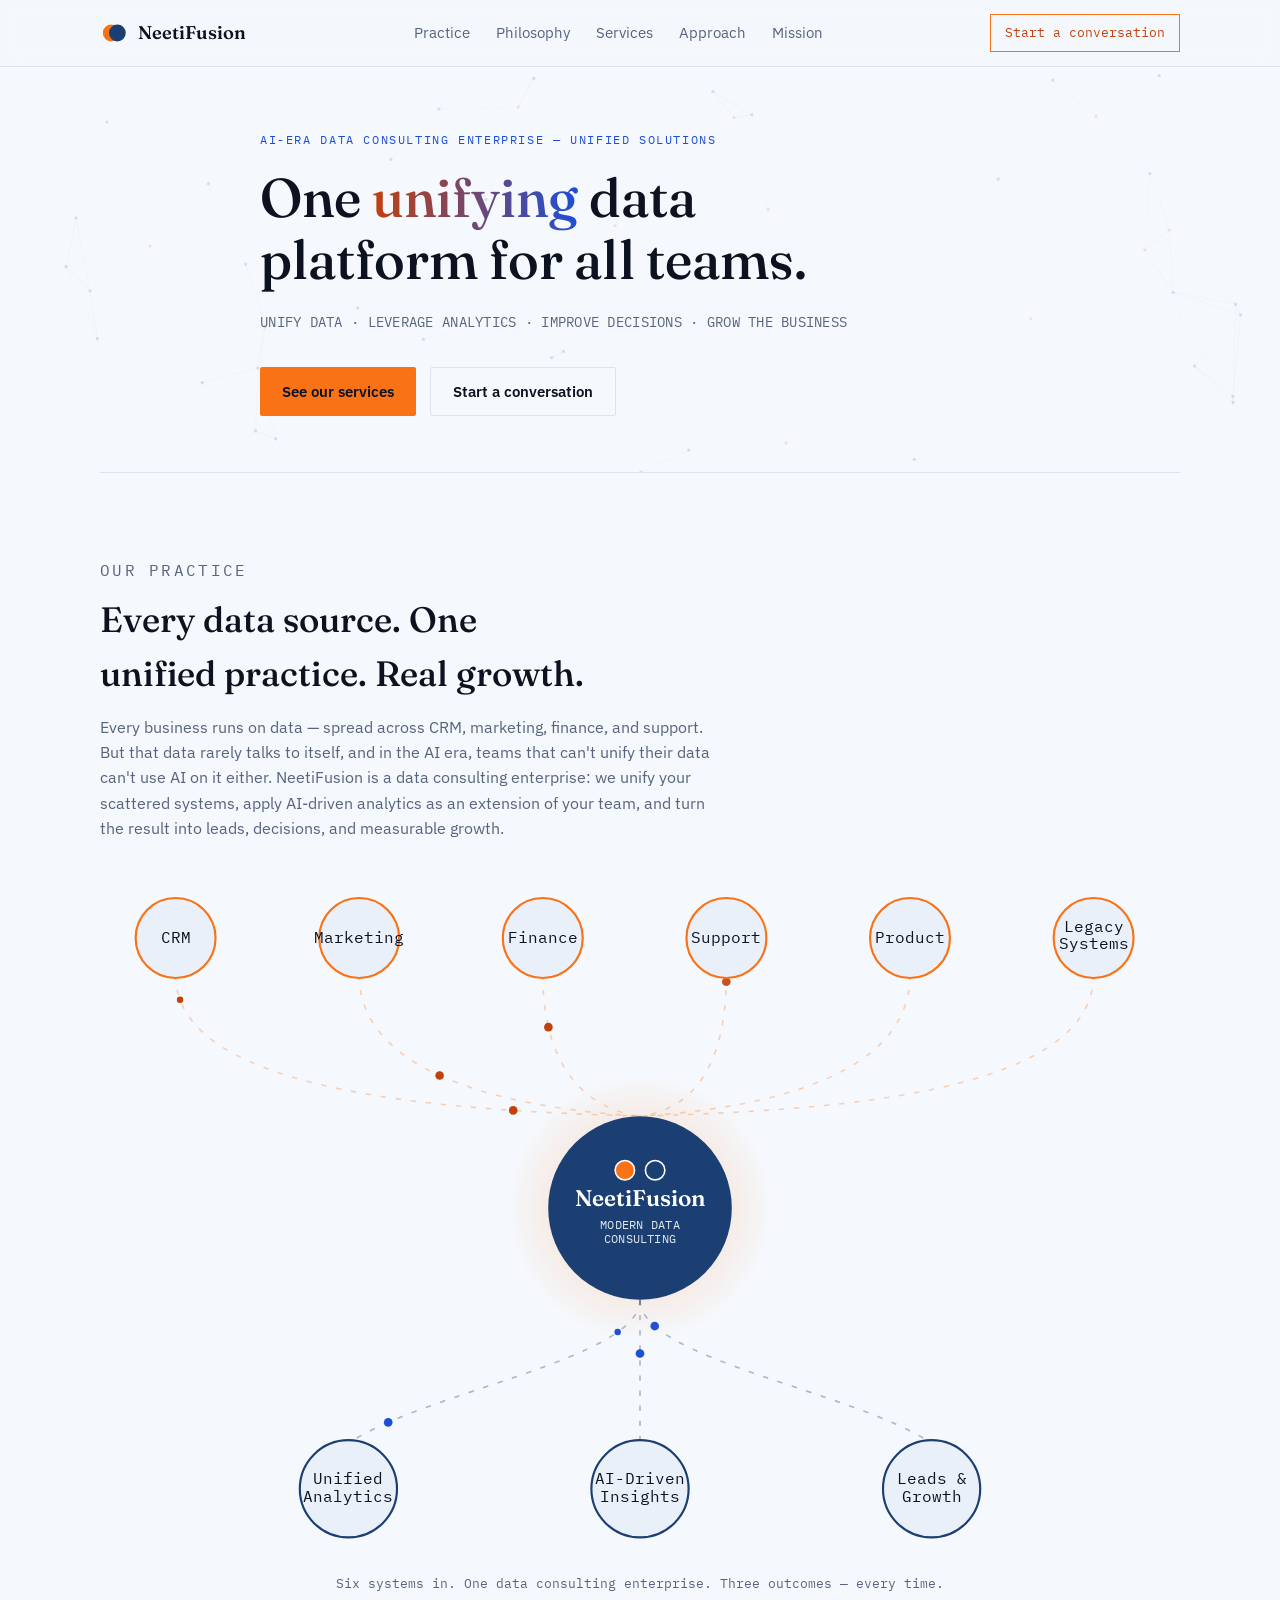
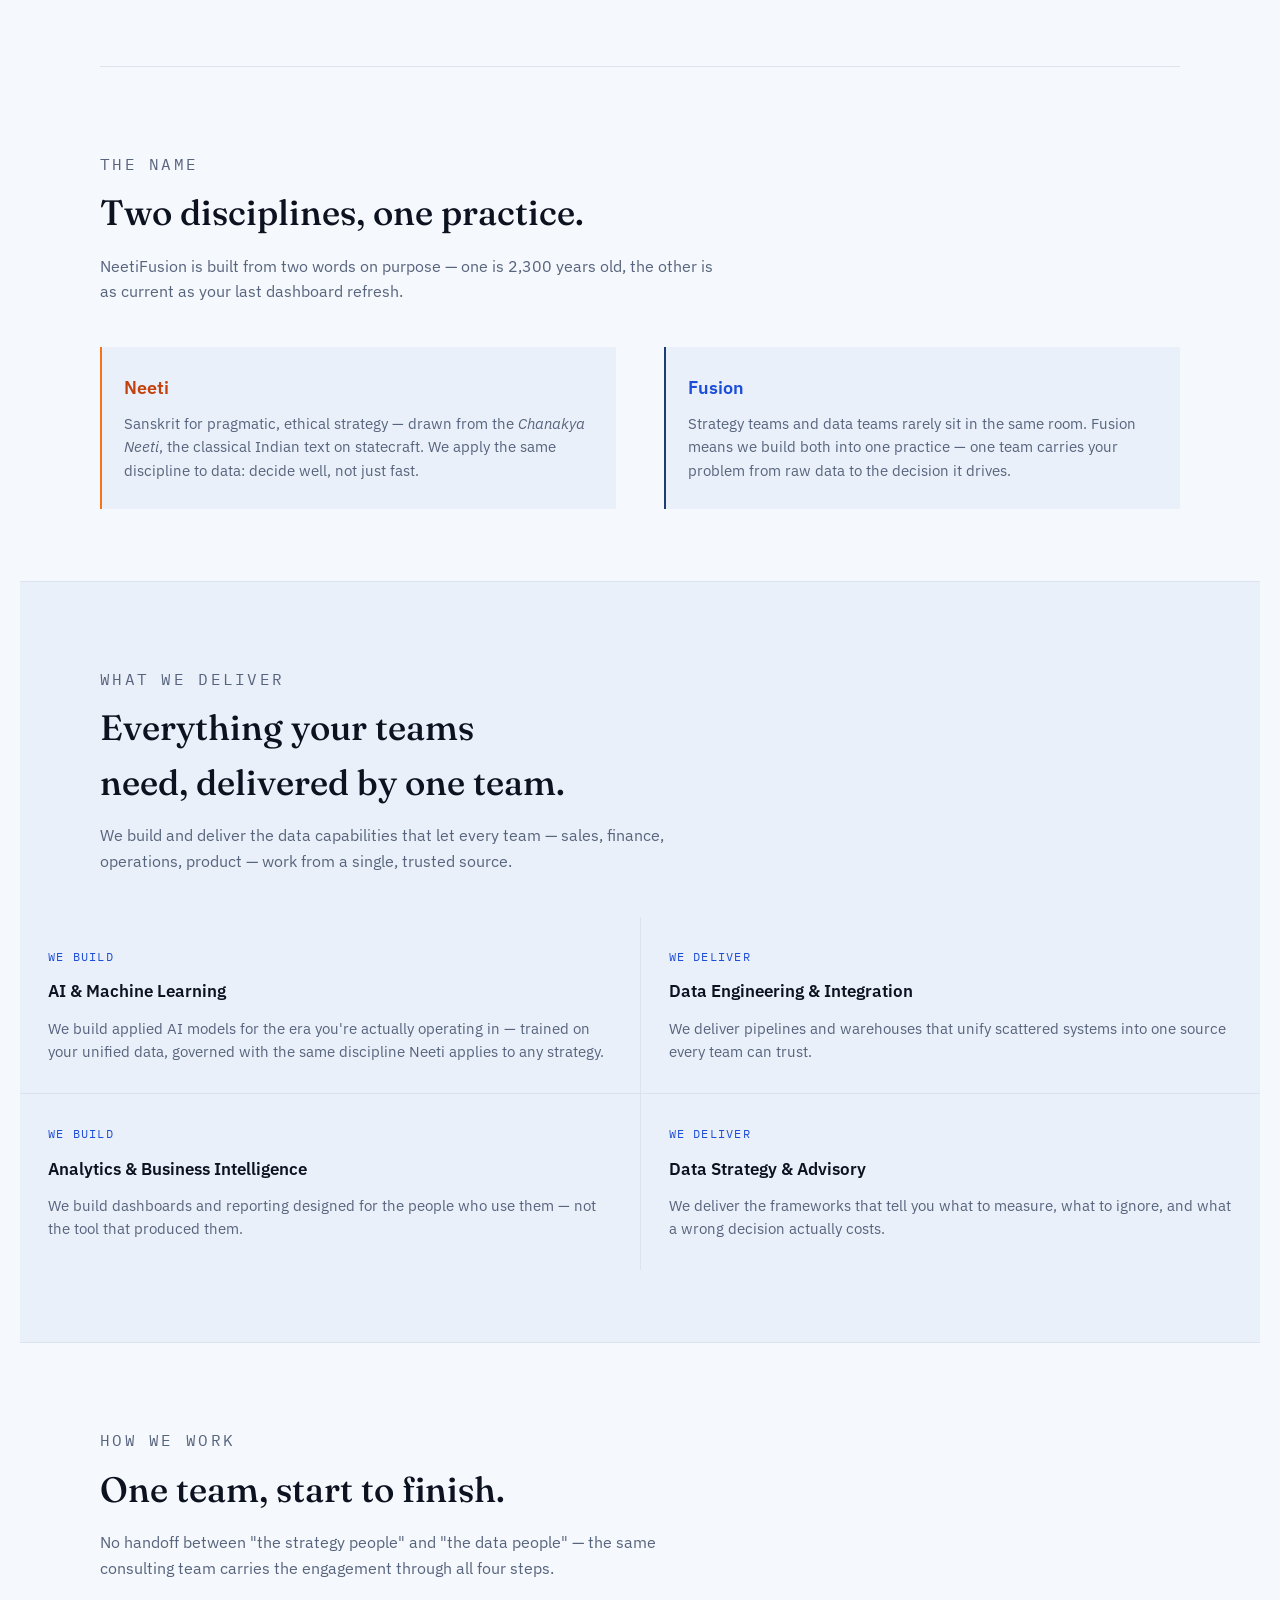
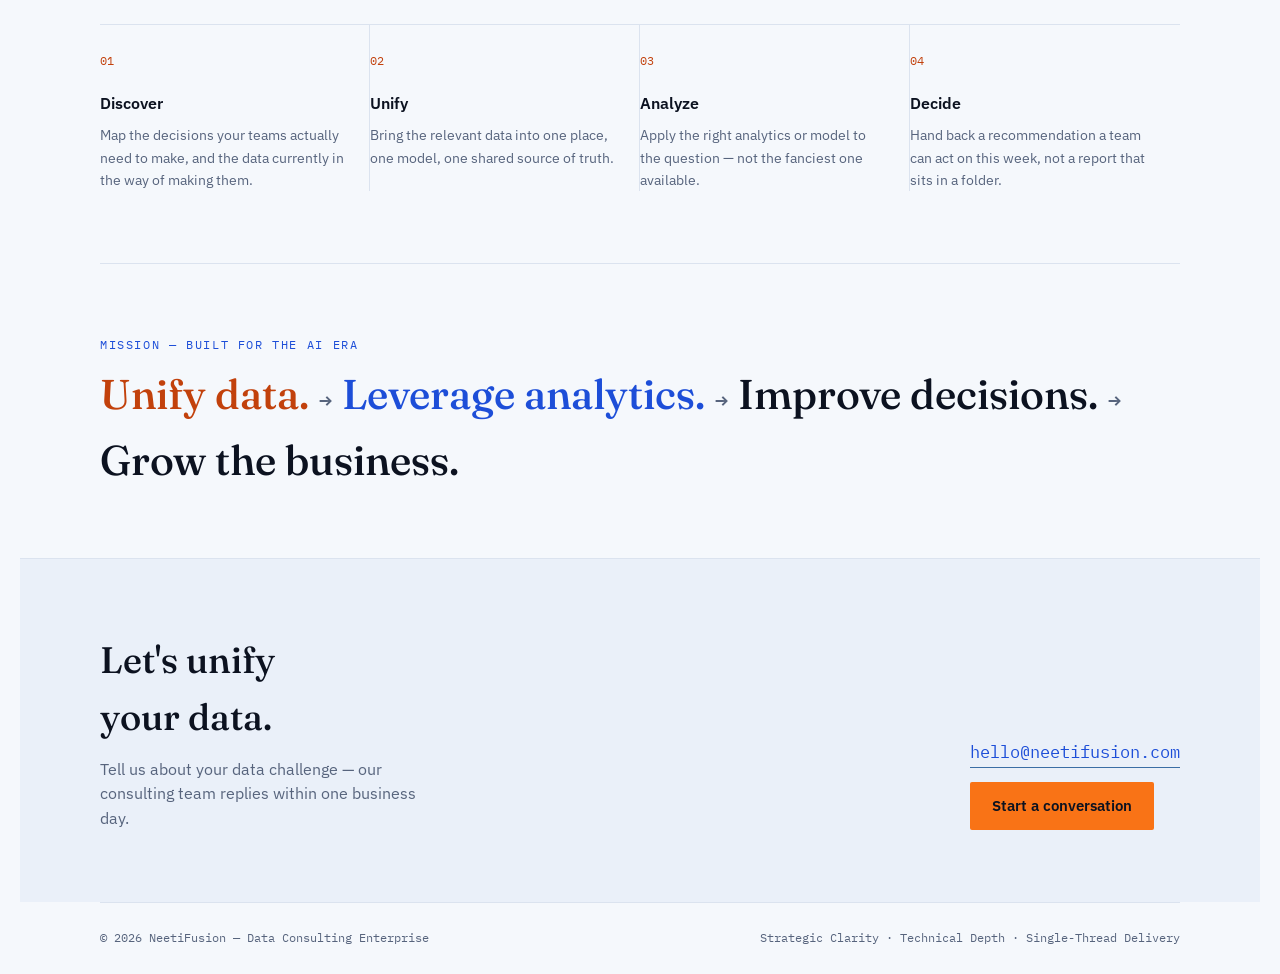
==== commit 7d2fbb0c: "Lead the Practice section with the SCQA problem framing Replaces the flat "we unify your data" state" ====
--- a/docs/index.html
+++ b/docs/index.html
@@ -49,7 +49,7 @@
   <div class="section-head">
     <p class="eyebrow">Our Practice</p>
     <h2>Every data source. One unified practice. Real growth.</h2>
-    <p>NeetiFusion is a data consulting enterprise. We unify your scattered systems, apply AI-driven analytics as an extension of your team, and turn the result into leads, decisions, and measurable growth.</p>
+    <p>Every business runs on data — spread across CRM, marketing, finance, and support. But that data rarely talks to itself, and in the AI era, teams that can't unify their data can't use AI on it either. NeetiFusion is a data consulting enterprise: we unify your scattered systems, apply AI-driven analytics as an extension of your team, and turn the result into leads, decisions, and measurable growth.</p>
   </div>
   <div class="flow-diagram">
     <svg id="flowSvg" viewBox="0 0 1000 620" role="img" aria-label="Diagram: data from CRM, marketing, finance, support, product and legacy systems flows into NeetiFusion's consulting practice, which produces unified analytics, AI-driven insights, and business growth.">
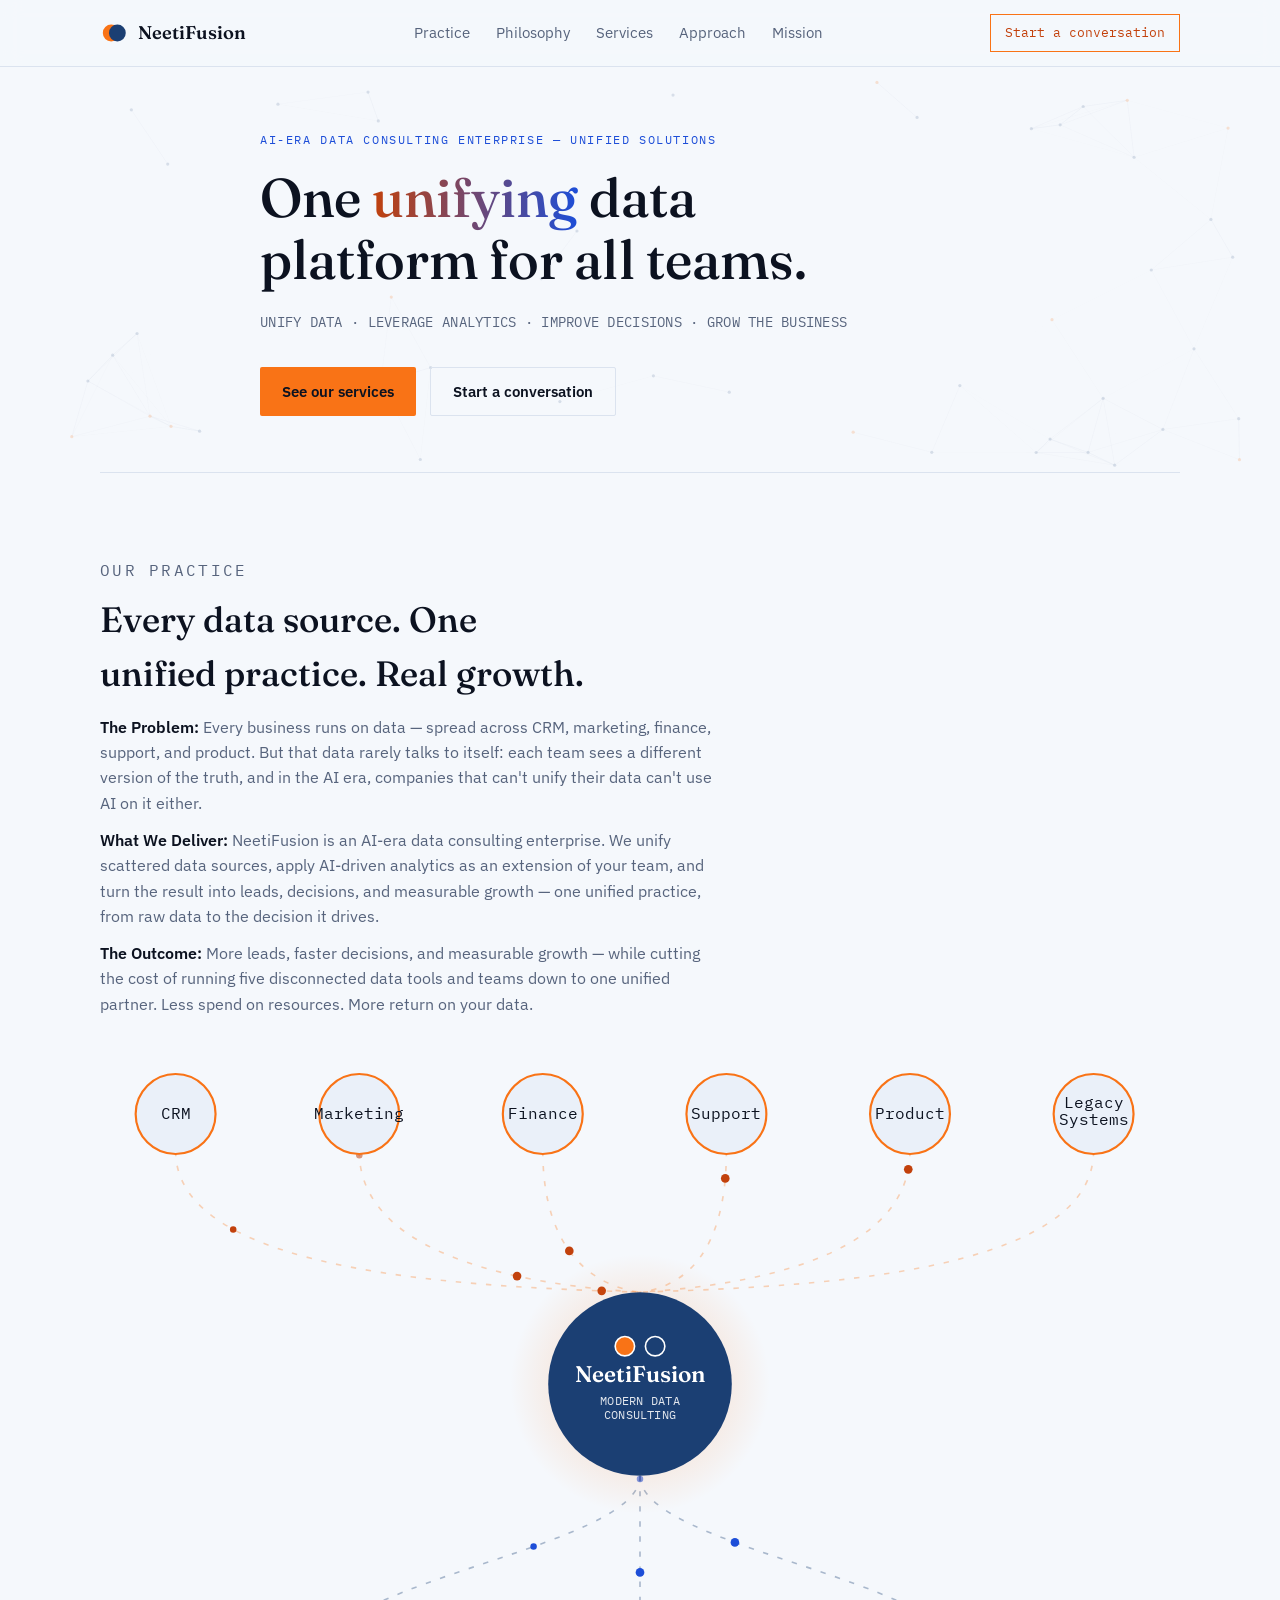
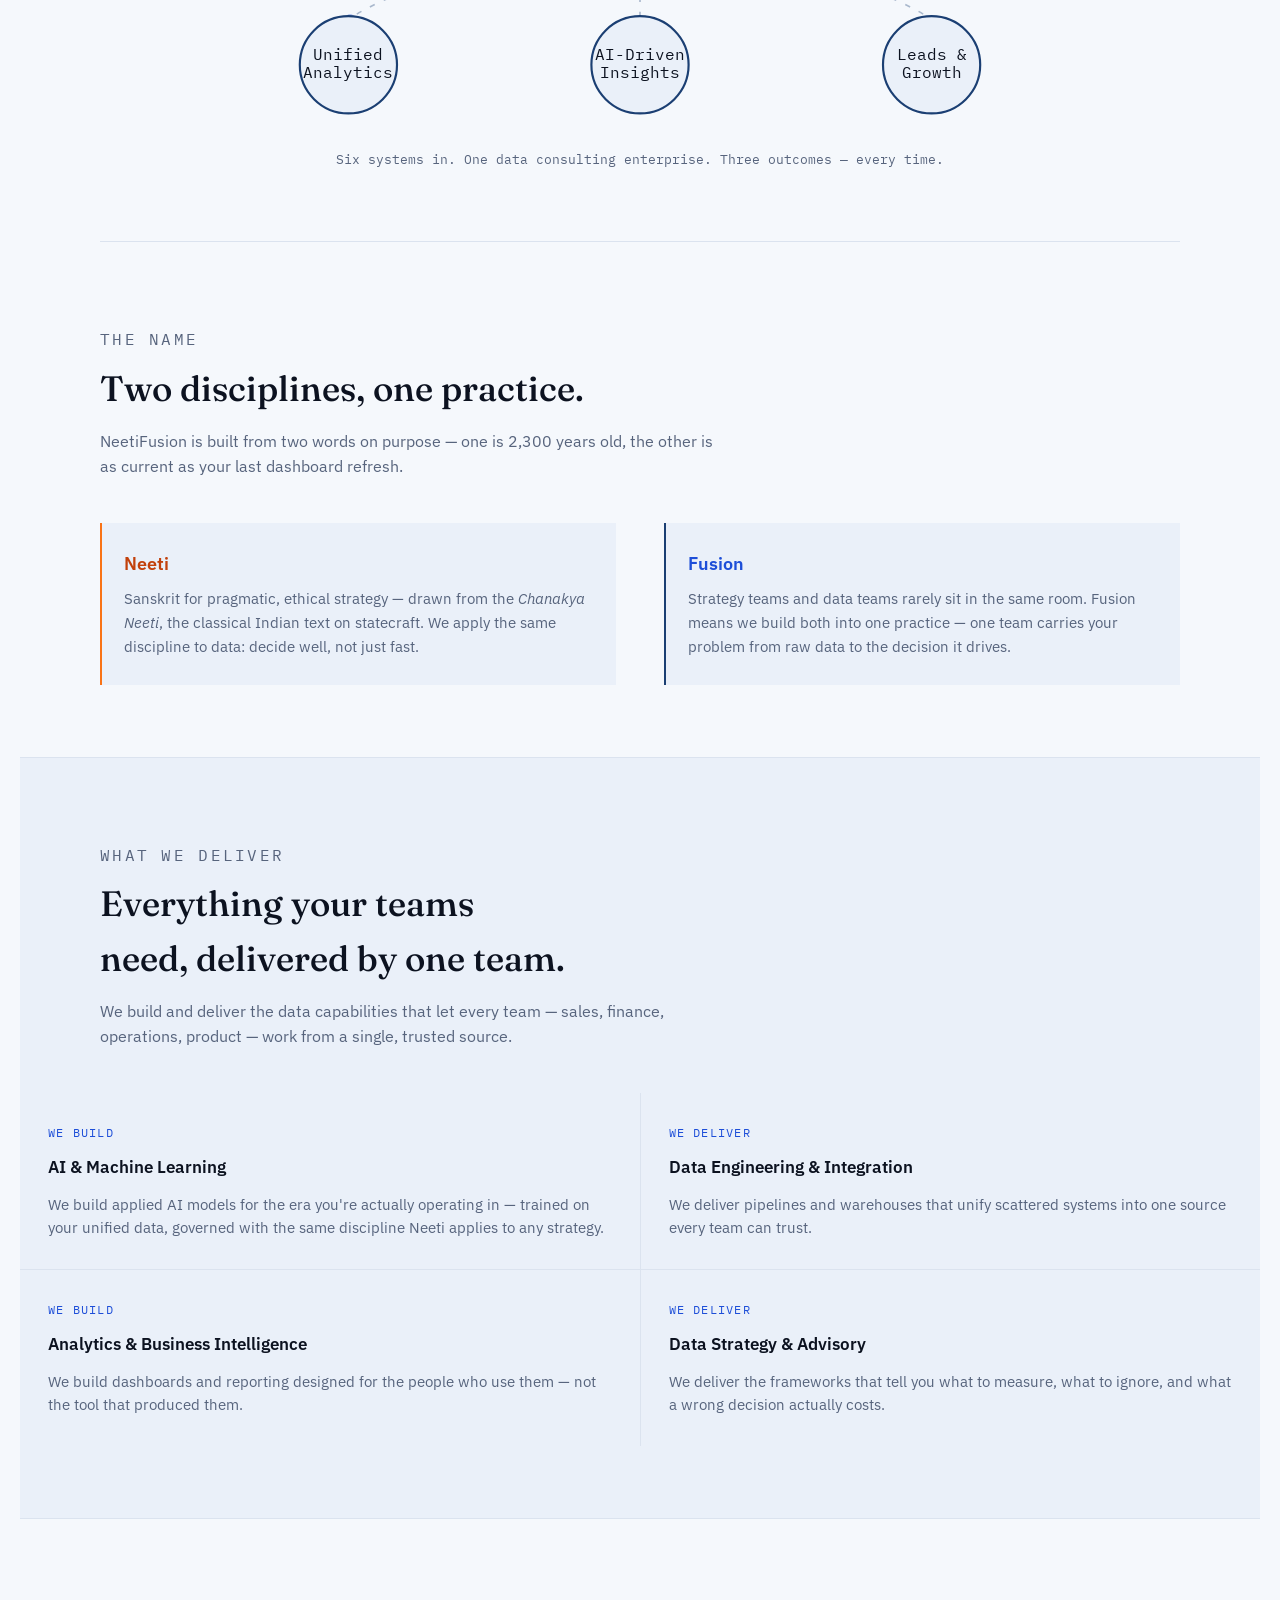
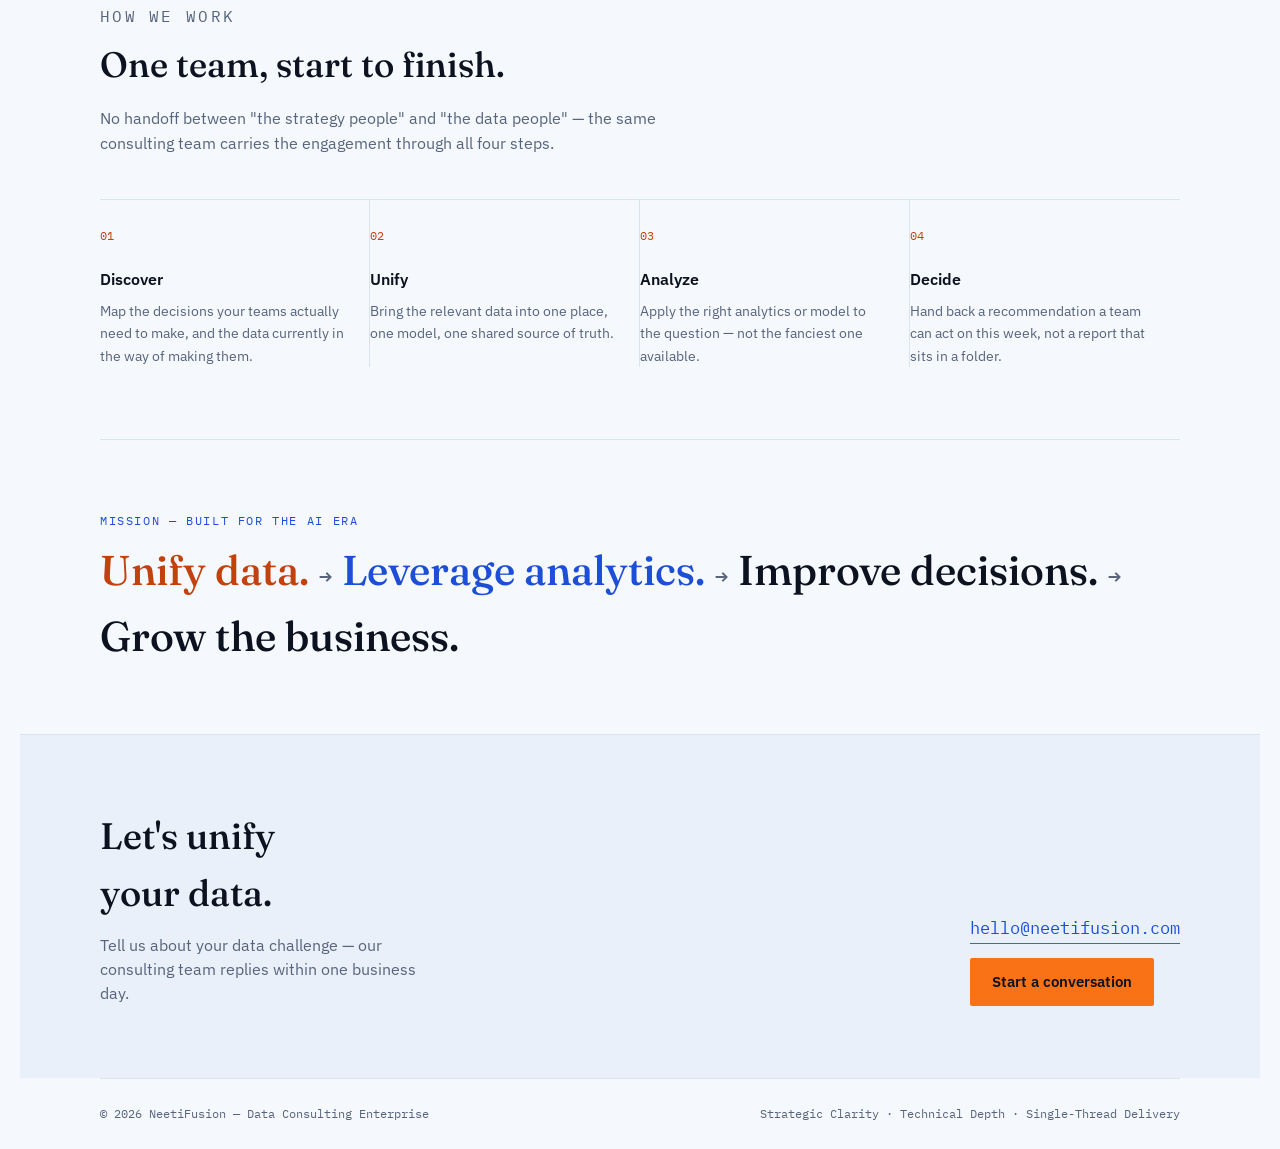
==== commit 6a5c3011: "Lead Practice section with bolded Problem / Deliver / Outcome Restructures the intro paragraph into " ====
--- a/docs/index.html
+++ b/docs/index.html
@@ -49,7 +49,9 @@
   <div class="section-head">
     <p class="eyebrow">Our Practice</p>
     <h2>Every data source. One unified practice. Real growth.</h2>
-    <p>Every business runs on data — spread across CRM, marketing, finance, and support. But that data rarely talks to itself, and in the AI era, teams that can't unify their data can't use AI on it either. NeetiFusion is a data consulting enterprise: we unify your scattered systems, apply AI-driven analytics as an extension of your team, and turn the result into leads, decisions, and measurable growth.</p>
+    <p><strong>The Problem:</strong> Every business runs on data — spread across CRM, marketing, finance, support, and product. But that data rarely talks to itself: each team sees a different version of the truth, and in the AI era, companies that can't unify their data can't use AI on it either.</p>
+    <p><strong>What We Deliver:</strong> NeetiFusion is an AI-era data consulting enterprise. We unify scattered data sources, apply AI-driven analytics as an extension of your team, and turn the result into leads, decisions, and measurable growth — one unified practice, from raw data to the decision it drives.</p>
+    <p><strong>The Outcome:</strong> More leads, faster decisions, and measurable growth — while cutting the cost of running five disconnected data tools and teams down to one unified partner. Less spend on resources. More return on your data.</p>
   </div>
   <div class="flow-diagram">
     <svg id="flowSvg" viewBox="0 0 1000 620" role="img" aria-label="Diagram: data from CRM, marketing, finance, support, product and legacy systems flows into NeetiFusion's consulting practice, which produces unified analytics, AI-driven insights, and business growth.">
--- a/docs/css/style.css
+++ b/docs/css/style.css
@@ -123,6 +123,7 @@
 .section-head{max-width:620px; margin-bottom:44px;}
 .section-head h2{font-size:clamp(1.6rem,3vw,2.2rem); font-weight:500; margin-top:10px;}
 .section-head p{color:var(--muted); margin-top:12px; font-size:1.02rem;}
+.section-head p strong{color:var(--text); font-weight:600;}
 
 /* ---------- philosophy ---------- */
 #philosophy{border-top:1px solid var(--line);}
